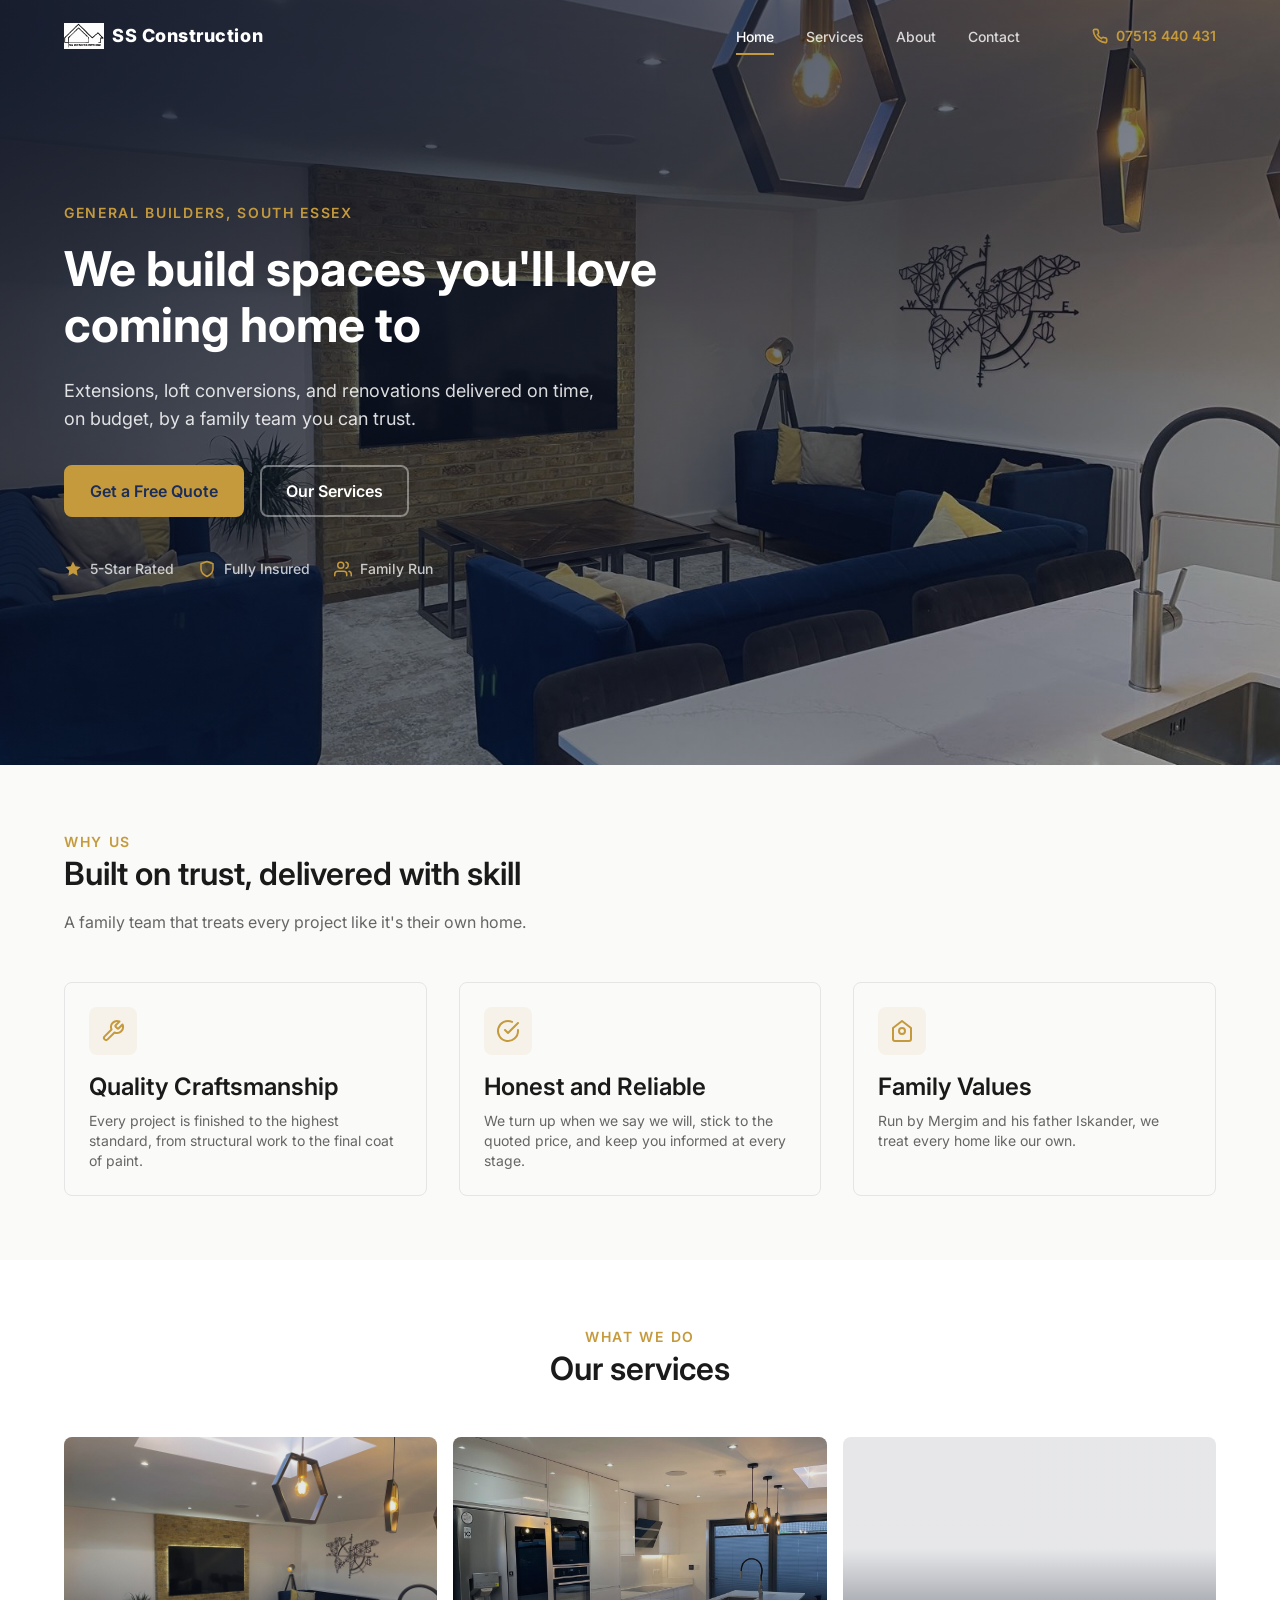
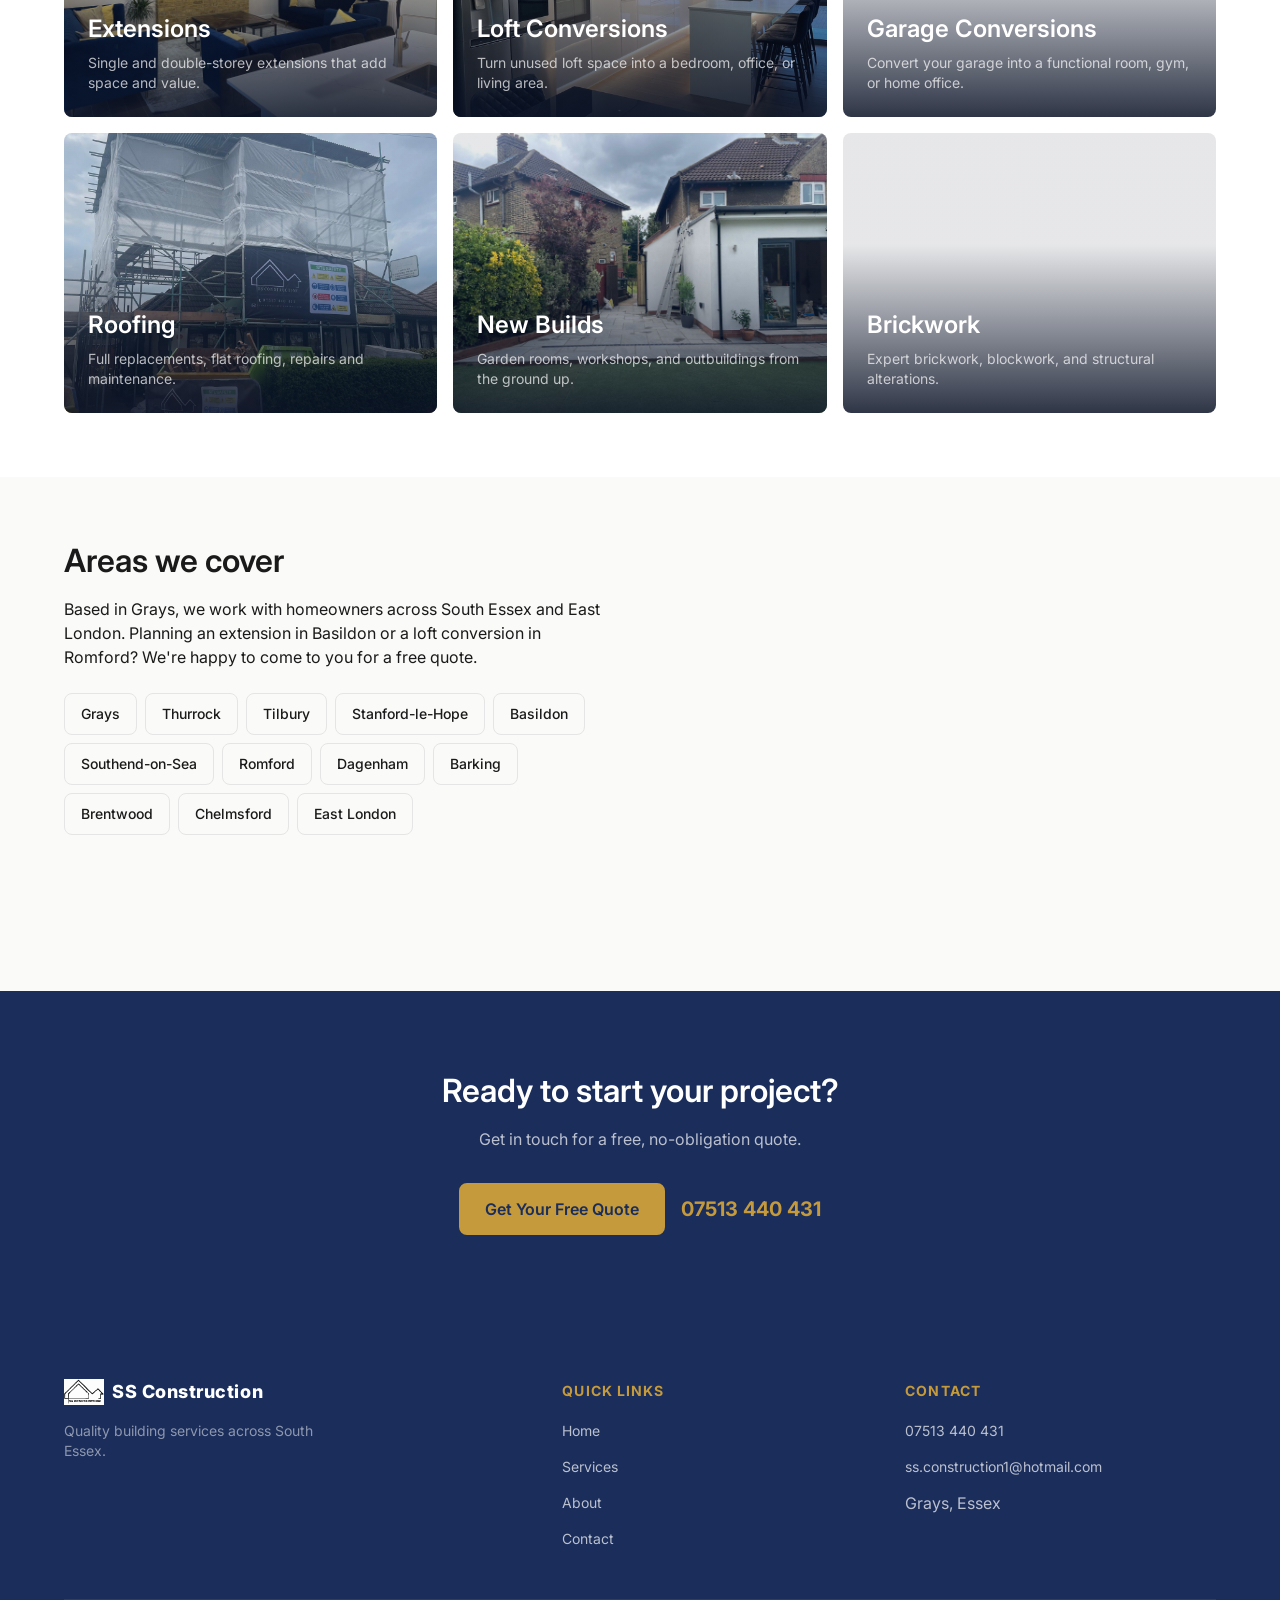
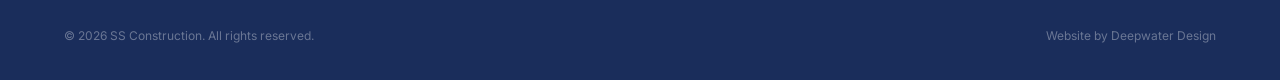
==== index.html @ 8ff21f2f "Fix nav: duplicate phone, hover underlines, smooth transparent-to-solid transition - Phone number no" ====
<!DOCTYPE html>
<html lang="en-GB">
<head>
  <meta charset="UTF-8">
  <meta name="viewport" content="width=device-width, initial-scale=1">
  <title>SS Construction | Quality Extensions and Renovations in South Essex</title>
  <meta name="description" content="SS Construction — family-run builders in Grays, Essex. Extensions, loft conversions, garage conversions, roofing and new builds. 5-star rated. Free quotes.">
  <meta name="robots" content="index, follow">
  <link rel="canonical" href="https://ssc1.co.uk/">
  <link rel="sitemap" type="application/xml" href="/sitemap.xml">

  <!-- Open Graph -->
  <meta property="og:title" content="SS Construction | Quality Extensions and Renovations in South Essex">
  <meta property="og:description" content="Family-run builders in Grays, Essex. Extensions, loft conversions, garage conversions, roofing and new builds. Free quotes available.">
  <meta property="og:type" content="website">
  <meta property="og:url" content="https://ssc1.co.uk/">
  <meta property="og:image" content="https://ssc1.co.uk/images/hero-bg.jpg">
  <meta property="og:locale" content="en_GB">
  <meta property="og:site_name" content="SS Construction">

  <!-- Fonts -->
  <link rel="preconnect" href="https://fonts.googleapis.com">
  <link rel="preconnect" href="https://fonts.gstatic.com" crossorigin>
  <link rel="stylesheet" href="https://fonts.googleapis.com/css2?family=Inter:wght@400;500;600;700;800&display=swap" media="print" onload="this.media='all'">
  <noscript><link rel="stylesheet" href="https://fonts.googleapis.com/css2?family=Inter:wght@400;500;600;700;800&display=swap"></noscript>

  <!-- Styles -->
  <link rel="stylesheet" href="css/main.css">

  <!-- GA4: Replace G-XXXXXXXXXX with actual measurement ID -->
  <!-- <script async src="https://www.googletagmanager.com/gtag/js?id=G-XXXXXXXXXX"></script>
  <script>
    window.dataLayer = window.dataLayer || [];
    function gtag(){dataLayer.push(arguments);}
    gtag('js', new Date());
    gtag('config', 'G-XXXXXXXXXX');
  </script> -->

  <!-- Schema.org -->
  <script type="application/ld+json">
  {
    "@context": "https://schema.org",
    "@type": "GeneralContractor",
    "name": "SS Construction",
    "url": "https://ssc1.co.uk",
    "telephone": "+447513440431",
    "email": "ss.construction1@hotmail.com",
    "address": {
      "@type": "PostalAddress",
      "addressLocality": "Grays",
      "addressRegion": "Essex",
      "addressCountry": "GB"
    },
    "areaServed": ["Grays","Thurrock","Tilbury","Stanford-le-Hope","Basildon","Southend-on-Sea","Romford","Dagenham","Barking","Brentwood","Chelmsford","East London"],
    "description": "Family-run general builders in Grays, Essex. Extensions, loft conversions, garage conversions, roofing, new builds and brickwork across South Essex.",
    "aggregateRating": {
      "@type": "AggregateRating",
      "ratingValue": "5",
      "reviewCount": "16",
      "bestRating": "5"
    },
    "sameAs": [
      "https://www.checkatrade.com/trades/ssconstruction1114768",
      "https://www.mybuilder.com/profile/ss_construction_92"
    ]
  }
  </script>
</head>
<body>

  <a href="#main-content" class="skip-link">Skip to main content</a>

  <!-- Header -->
  <header class="header header--transparent">
    <div class="container">
      <div class="header__bar">
        <a href="index.html" class="logo" aria-label="SS Construction home">
          <img src="images/logo.svg" class="logo__icon" width="40" height="40" aria-hidden="true">
          <span class="logo__text">SS Construction</span>
        </a>

        <nav class="nav" aria-label="Main navigation">
          <ul class="nav__links" id="primary-nav" role="list">
            <li><a href="index.html" class="nav__link" aria-current="page">Home</a></li>
            <li><a href="services.html" class="nav__link">Services</a></li>
            <li><a href="about.html" class="nav__link">About</a></li>
            <li><a href="contact.html" class="nav__link">Contact</a></li>
            <li>
              <a href="tel:07513440431" class="nav__phone--mobile" aria-label="Call SS Construction">
                <svg aria-hidden="true" width="16" height="16" viewBox="0 0 24 24" fill="none" stroke="currentColor" stroke-width="2.5" stroke-linecap="round" stroke-linejoin="round"><path d="M22 16.92v3a2 2 0 01-2.18 2 19.79 19.79 0 01-8.63-3.07A19.5 19.5 0 015.19 12.86a19.79 19.79 0 01-3.07-8.67A2 2 0 014.11 2h3a2 2 0 012 1.72c.127.96.361 1.903.7 2.81a2 2 0 01-.45 2.11L8.09 9.91a16 16 0 006 6l1.27-1.27a2 2 0 012.11-.45c.907.339 1.85.573 2.81.7A2 2 0 0122 16.92z"/></svg>
                07513 440 431
              </a>
            </li>
          </ul>

          <a href="tel:07513440431" class="nav__phone" aria-label="Call us on 07513 440 431">
            <svg aria-hidden="true" width="16" height="16" viewBox="0 0 24 24" fill="none" stroke="currentColor" stroke-width="2.5" stroke-linecap="round" stroke-linejoin="round"><path d="M22 16.92v3a2 2 0 01-2.18 2 19.79 19.79 0 01-8.63-3.07A19.5 19.5 0 015.19 12.86a19.79 19.79 0 01-3.07-8.67A2 2 0 014.11 2h3a2 2 0 012 1.72c.127.96.361 1.903.7 2.81a2 2 0 01-.45 2.11L8.09 9.91a16 16 0 006 6l1.27-1.27a2 2 0 012.11-.45c.907.339 1.85.573 2.81.7A2 2 0 0122 16.92z"/></svg>
            07513 440 431
          </a>

          <button class="nav__toggle" aria-expanded="false" aria-controls="primary-nav" aria-label="Open menu">
            <svg aria-hidden="true" width="24" height="24" viewBox="0 0 24 24">
              <rect y="4" width="24" height="2" fill="currentColor" rx="1"/>
              <rect y="11" width="24" height="2" fill="currentColor" rx="1"/>
              <rect y="18" width="24" height="2" fill="currentColor" rx="1"/>
            </svg>
          </button>
        </nav>

        <div class="nav__overlay" aria-hidden="true"></div>
      </div>
    </div>
  </header>

  <main id="main-content">

    <!-- Hero -->
    <section class="hero" style="background-image: url('images/hero-bg.jpg');" aria-labelledby="hero-heading">
      <div class="container">
        <div class="hero__inner">
          <span class="hero__tag">General Builders, South Essex</span>
          <h1 id="hero-heading">We build spaces you'll love coming home to</h1>
          <p class="hero__sub">Extensions, loft conversions, and renovations delivered on time, on budget, by a family team you can trust.</p>
          <div class="hero__cta">
            <a href="contact.html" class="btn btn--primary">Get a Free Quote</a>
            <a href="services.html" class="btn btn--outline">Our Services</a>
          </div>
          <ul class="hero__proof" role="list">
            <li>
              <svg aria-hidden="true" width="18" height="18" viewBox="0 0 24 24" fill="currentColor"><path d="M12 2l3.09 6.26L22 9.27l-5 4.87 1.18 6.88L12 17.77l-6.18 3.25L7 14.14 2 9.27l6.91-1.01L12 2z"/></svg>
              5-Star Rated
            </li>
            <li>
              <svg aria-hidden="true" width="18" height="18" viewBox="0 0 24 24" fill="none" stroke="currentColor" stroke-width="2" stroke-linecap="round" stroke-linejoin="round"><path d="M12 22s8-4 8-10V5l-8-3-8 3v7c0 6 8 10 8 10z"/></svg>
              Fully Insured
            </li>
            <li>
              <svg aria-hidden="true" width="18" height="18" viewBox="0 0 24 24" fill="none" stroke="currentColor" stroke-width="2" stroke-linecap="round" stroke-linejoin="round"><path d="M17 21v-2a4 4 0 00-4-4H5a4 4 0 00-4 4v2"/><circle cx="9" cy="7" r="4"/><path d="M23 21v-2a4 4 0 00-3-3.87"/><path d="M16 3.13a4 4 0 010 7.75"/></svg>
              Family Run
            </li>
          </ul>
        </div>
      </div>
    </section>

    <!-- Why Choose Us -->
    <section class="section section--warm" aria-labelledby="why-heading">
      <div class="container">
        <span class="section__eyebrow">Why us</span>
        <h2 class="section__title" id="why-heading">Built on trust, delivered with skill</h2>
        <p class="section__intro">A family team that treats every project like it's their own home.</p>
        <div class="features" data-reveal>
          <div class="feature">
            <div class="feature__icon">
              <svg aria-hidden="true" viewBox="0 0 24 24" fill="none" stroke="currentColor" stroke-width="2" stroke-linecap="round" stroke-linejoin="round"><path d="M14.7 6.3a1 1 0 000 1.4l1.6 1.6a1 1 0 001.4 0l3.77-3.77a6 6 0 01-7.94 7.94l-6.91 6.91a2.12 2.12 0 01-3-3l6.91-6.91a6 6 0 017.94-7.94l-3.76 3.76z"/></svg>
            </div>
            <h3>Quality Craftsmanship</h3>
            <p>Every project is finished to the highest standard, from structural work to the final coat of paint.</p>
          </div>
          <div class="feature">
            <div class="feature__icon">
              <svg aria-hidden="true" viewBox="0 0 24 24" fill="none" stroke="currentColor" stroke-width="2" stroke-linecap="round" stroke-linejoin="round"><path d="M22 11.08V12a10 10 0 11-5.93-9.14"/><polyline points="22 4 12 14.01 9 11.01"/></svg>
            </div>
            <h3>Honest and Reliable</h3>
            <p>We turn up when we say we will, stick to the quoted price, and keep you informed at every stage.</p>
          </div>
          <div class="feature">
            <div class="feature__icon">
              <svg aria-hidden="true" viewBox="0 0 24 24" fill="none" stroke="currentColor" stroke-width="2" stroke-linecap="round" stroke-linejoin="round"><path d="M3 9l9-7 9 7v11a2 2 0 01-2 2H5a2 2 0 01-2-2z"/><path d="M12 15a3 3 0 100-6 3 3 0 000 6z"/></svg>
            </div>
            <h3>Family Values</h3>
            <p>Run by Mergim and his father Iskander, we treat every home like our own.</p>
          </div>
        </div>
      </div>
    </section>

    <!-- Services -->
    <section class="section" aria-labelledby="services-heading">
      <div class="container">
        <div class="section__head--center">
          <span class="section__eyebrow">What we do</span>
          <h2 class="section__title" id="services-heading">Our services</h2>
        </div>
        <div class="services-grid" data-reveal>
          <a href="services.html" class="service-tile">
            <img src="images/hero-bg.jpg" alt="Rear house extension with scaffolding" width="600" height="450" loading="lazy" decoding="async">
            <div class="service-tile__overlay">
              <h3>Extensions</h3>
              <p>Single and double-storey extensions that add space and value.</p>
            </div>
          </a>
          <a href="services.html" class="service-tile">
            <img src="images/kitchen-extension.jpg" alt="Modern kitchen extension interior" width="600" height="450" loading="lazy" decoding="async">
            <div class="service-tile__overlay">
              <h3>Loft Conversions</h3>
              <p>Turn unused loft space into a bedroom, office, or living area.</p>
            </div>
          </a>
          <a href="services.html" class="service-tile">
            <img src="images/living-space.jpg" alt="Converted garage living space" width="600" height="450" loading="lazy" decoding="async">
            <div class="service-tile__overlay">
              <h3>Garage Conversions</h3>
              <p>Convert your garage into a functional room, gym, or home office.</p>
            </div>
          </a>
          <a href="services.html" class="service-tile">
            <img src="images/extension-scaffolding.jpg" alt="Roofing work with scaffolding" width="600" height="450" loading="lazy" decoding="async">
            <div class="service-tile__overlay">
              <h3>Roofing</h3>
              <p>Full replacements, flat roofing, repairs and maintenance.</p>
            </div>
          </a>
          <a href="services.html" class="service-tile">
            <img src="images/rear-extension.jpg" alt="New build outbuilding project" width="600" height="450" loading="lazy" decoding="async">
            <div class="service-tile__overlay">
              <h3>New Builds</h3>
              <p>Garden rooms, workshops, and outbuildings from the ground up.</p>
            </div>
          </a>
          <a href="services.html" class="service-tile">
            <img src="images/porch-extension.jpg" alt="Brickwork on a porch extension" width="600" height="450" loading="lazy" decoding="async">
            <div class="service-tile__overlay">
              <h3>Brickwork</h3>
              <p>Expert brickwork, blockwork, and structural alterations.</p>
            </div>
          </a>
        </div>
      </div>
    </section>

    <!-- Areas We Cover -->
    <section class="section section--warm" aria-labelledby="areas-heading">
      <div class="container">
        <div class="areas-layout">
          <div>
            <h2 class="section__title" id="areas-heading">Areas we cover</h2>
            <p>Based in Grays, we work with homeowners across South Essex and East London. Planning an extension in Basildon or a loft conversion in Romford? We're happy to come to you for a free quote.</p>
            <div class="area-tags">
              <span class="area-tag">Grays</span>
              <span class="area-tag">Thurrock</span>
              <span class="area-tag">Tilbury</span>
              <span class="area-tag">Stanford-le-Hope</span>
              <span class="area-tag">Basildon</span>
              <span class="area-tag">Southend-on-Sea</span>
              <span class="area-tag">Romford</span>
              <span class="area-tag">Dagenham</span>
              <span class="area-tag">Barking</span>
              <span class="area-tag">Brentwood</span>
              <span class="area-tag">Chelmsford</span>
              <span class="area-tag">East London</span>
            </div>
          </div>
          <div class="areas-map">
            <iframe
              src="https://www.google.com/maps/embed?pb=!1m18!1m12!1m3!1d79415.67840383942!2d0.2748!3d51.4756!2m3!1f0!2f0!3f0!3m2!1i1024!2i768!4f13.1!3m3!1m2!1s0x47d8b00f50e97b45%3A0x76f2b6d36e230012!2sGrays%2C%20UK!5e0!3m2!1sen!2sgb!4v1710000000000"
              width="600"
              height="400"
              style="border:0;"
              allowfullscreen=""
              loading="lazy"
              referrerpolicy="no-referrer-when-downgrade"
              title="Map showing SS Construction service area around Grays, Essex"
            ></iframe>
          </div>
        </div>
      </div>
    </section>

    <!-- CTA -->
    <section class="cta" aria-labelledby="cta-heading">
      <div class="container">
        <h2 id="cta-heading">Ready to start your project?</h2>
        <p>Get in touch for a free, no-obligation quote.</p>
        <div class="cta__actions">
          <a href="contact.html" class="btn btn--primary">Get Your Free Quote</a>
          <a href="tel:07513440431" class="cta__phone">07513 440 431</a>
        </div>
      </div>
    </section>

  </main>

  <!-- Footer -->
  <footer class="footer">
    <div class="container">
      <div class="footer__grid">
        <div>
          <a href="index.html" class="logo" aria-label="SS Construction home">
            <img src="images/logo.svg" class="logo__icon" width="40" height="40" aria-hidden="true">
            <span class="logo__text">SS Construction</span>
          </a>
          <p class="footer__about">Quality building services across South Essex.</p>
        </div>

        <div>
          <p class="footer__heading">Quick Links</p>
          <nav class="footer__nav" aria-label="Footer navigation">
            <a href="index.html">Home</a>
            <a href="services.html">Services</a>
            <a href="about.html">About</a>
            <a href="contact.html">Contact</a>
          </nav>
        </div>

        <div>
          <p class="footer__heading">Contact</p>
          <address>
            <a href="tel:07513440431">07513 440 431</a>
            <a href="mailto:ss.construction1@hotmail.com">ss.construction1@hotmail.com</a>
            <span>Grays, Essex</span>
          </address>
        </div>
      </div>

      <div class="footer__line">
        <p>&copy; <time datetime="2026">2026</time> SS Construction. All rights reserved.</p>
        <p>Website by <a href="https://deepwaterdesign.co.uk" target="_blank" rel="noopener noreferrer">Deepwater Design</a></p>
      </div>
    </div>
  </footer>

  <script type="module" src="js/nav.js"></script>
  <script type="module" src="js/reveal.js"></script>
  <script type="module" src="js/tracking.js"></script>

</body>
</html>
---- css/main.css ----
@layer reset, base, layout, components, utilities;

/* ============================================
   SS Construction — ssc1.co.uk
   UX4G design system — 8px grid, 12-col layout
   ============================================ */

/* ---------- RESET ---------- */
@layer reset {
  *, *::before, *::after { box-sizing: border-box; }
  * { margin: 0; padding: 0; }
  img, picture, video, svg { display: block; max-width: 100%; }
  input, button, textarea, select { font: inherit; }
  button { cursor: pointer; }
  ul[role="list"], .clean-list { list-style: none; padding: 0; }
}

/* ---------- BASE ---------- */
@layer base {
  :root {
    /* Brand */
    --brand: #1a2d5b;
    --accent: #c49a3c;
    --accent-hover: #b08832;

    /* Neutral palette */
    --white: #ffffff;
    --bg: #ffffff;
    --bg-warm: #fafaf8;
    --text: #1a1a1a;
    --text-muted: #666666;
    --border: #e5e5e5;
    --text-on-dark: #f0f0f0;

    /* Functional */
    --success: #15803d;
    --error: #b91c1c;
    --focus: #c49a3c;
    --overlay: rgba(14, 22, 40, 0.7);

    /* Spacing — strict 8px scale */
    --s8: 8px;    --s16: 16px;   --s24: 24px;
    --s32: 32px;  --s40: 40px;   --s48: 48px;
    --s64: 64px;  --s80: 80px;

    /* Layout */
    --container: 1200px;
    --gutter: 24px;
    --radius: 8px;

    /* Typography */
    --font: 'Inter', system-ui, -apple-system, sans-serif;
    --h1: 48px;  --h1-lh: 56px;
    --h2: 32px;  --h2-lh: 40px;
    --h3: 24px;  --h3-lh: 32px;
    --body: 16px; --body-lh: 24px;
    --small: 14px; --small-lh: 20px;
  }

  html { scroll-behavior: smooth; }

  body {
    font-family: var(--font);
    font-size: var(--body);
    line-height: var(--body-lh);
    color: var(--text);
    background: var(--bg);
    -webkit-font-smoothing: antialiased;
  }

  h1 { font-size: var(--h1); line-height: var(--h1-lh); font-weight: 700; }
  h2 { font-size: var(--h2); line-height: var(--h2-lh); font-weight: 600; }
  h3 { font-size: var(--h3); line-height: var(--h3-lh); font-weight: 600; }

  @media (max-width: 768px) {
    :root {
      --h1: 32px; --h1-lh: 40px;
      --h2: 24px; --h2-lh: 32px;
      --h3: 20px; --h3-lh: 28px;
    }
  }

  a { color: var(--accent); text-decoration: none; }
  a:hover { color: var(--accent-hover); }

  ::selection { background: var(--accent); color: var(--white); }

  :focus-visible {
    outline: 2px solid var(--focus);
    outline-offset: 2px;
  }
}

/* ---------- LAYOUT ---------- */
@layer layout {
  .container {
    width: 100%;
    max-width: var(--container);
    margin: 0 auto;
    padding: 0 var(--gutter);
  }

  .section {
    padding: var(--s64) 0;
  }

  .section--warm { background: var(--bg-warm); }
  .section--dark { background: var(--brand); color: var(--text-on-dark); }

  @media (max-width: 768px) {
    .section { padding: var(--s32) 0; }
  }

  .prose { max-width: 700px; }
  .prose p + p { margin-top: var(--s16); }
}

/* ---------- COMPONENTS ---------- */
@layer components {

  /* --- Skip link --- */
  .skip-link {
    position: absolute;
    top: -100%;
    left: var(--s24);
    background: var(--accent);
    color: var(--text);
    padding: var(--s8) var(--s16);
    border-radius: var(--radius);
    font-weight: 600;
    z-index: 1000;
  }
  .skip-link:focus { top: var(--s16); }

  /* --- Header --- */
  .header {
    position: fixed;
    top: 0;
    left: 0;
    right: 0;
    z-index: 100;
    background: var(--brand);
    transition: background 0.4s ease, box-shadow 0.4s ease;
  }

  .header.is-scrolled {
    box-shadow: 0 1px 8px rgba(0,0,0,0.12);
  }

  .header--transparent { background: transparent; }
  .header--transparent.is-scrolled { background: var(--brand); }

  .header__bar {
    display: flex;
    align-items: center;
    justify-content: space-between;
    height: 72px;
  }

  .logo {
    display: flex;
    align-items: center;
    gap: var(--s8);
    text-decoration: none;
    flex-shrink: 0;
  }

  .logo__icon { width: 40px; height: auto; }

  .logo__text {
    font-size: 18px;
    font-weight: 800;
    letter-spacing: 0.03em;
    color: var(--white);
  }

  .nav {
    display: flex;
    align-items: center;
    gap: var(--s24);
  }

  .nav__links {
    display: flex;
    align-items: center;
    gap: var(--s32);
    list-style: none;
    padding: 0;
    margin: 0;
  }

  .nav__link {
    color: rgba(255,255,255,0.8);
    font-size: var(--small);
    font-weight: 500;
    text-decoration: none;
    padding: var(--s8) 0;
    border-bottom: 2px solid transparent;
    transition: color 0.2s, border-color 0.2s;
  }

  .nav__link:hover {
    color: var(--white);
    border-bottom-color: rgba(255,255,255,0.4);
  }

  .nav__link[aria-current="page"] {
    color: var(--white);
    border-bottom-color: var(--accent);
  }

  /* Desktop phone — only the standalone one, never the one inside the menu */
  .nav__phone {
    color: var(--accent);
    font-weight: 600;
    font-size: var(--small);
    text-decoration: none;
    display: none;
    align-items: center;
    gap: var(--s8);
    white-space: nowrap;
    margin-left: var(--s16);
  }

  @media (min-width: 769px) {
    .nav__phone:not(.nav__phone--mobile) { display: flex; }
  }

  /* Mobile phone inside menu — hidden on desktop, shown in slide-out */
  .nav__phone--mobile { display: none !important; }

  .nav__phone svg { width: 16px; height: 16px; }

  .nav__toggle {
    display: none;
    background: none;
    border: none;
    color: var(--white);
    padding: var(--s8);
  }

  .nav__toggle svg { width: 24px; height: 24px; }

  @media (max-width: 768px) {
    .nav__links {
      position: fixed;
      top: 0;
      right: 0;
      bottom: 0;
      width: min(80vw, 320px);
      flex-direction: column;
      align-items: flex-start;
      background: var(--brand);
      padding: var(--s80) var(--s32) var(--s32);
      gap: var(--s8);
      transform: translateX(100%);
      transition: transform 0.3s ease;
      box-shadow: -4px 0 24px rgba(0,0,0,0.2);
      z-index: 99;
    }

    .nav__links.is-open { transform: translateX(0); }

    .nav__link {
      font-size: var(--body);
      padding: var(--s8) 0;
      width: 100%;
    }

    .nav__toggle { display: block; }

    .nav__links .nav__phone--mobile {
      display: flex !important;
      align-items: center;
      gap: var(--s8);
      color: var(--accent);
      font-weight: 600;
      margin-top: auto;
      font-size: var(--body);
      text-decoration: none;
      border: none;
    }

    .nav__links .nav__phone--mobile svg { width: 20px; height: 20px; }
  }

  .nav__overlay {
    position: fixed;
    inset: 0;
    background: rgba(0,0,0,0.4);
    z-index: 98;
    opacity: 0;
    visibility: hidden;
    transition: opacity 0.3s, visibility 0.3s;
  }

  .nav__overlay.is-visible { opacity: 1; visibility: visible; }

  /* --- Buttons --- */
  .btn {
    display: inline-flex;
    align-items: center;
    justify-content: center;
    gap: var(--s8);
    padding: 12px 24px;
    font-size: var(--body);
    font-weight: 600;
    border: 2px solid transparent;
    border-radius: var(--radius);
    text-decoration: none;
    cursor: pointer;
    transition: background 0.2s, color 0.2s, border-color 0.2s;
  }

  .btn:active { transform: scale(0.98); }

  .btn--primary {
    background: var(--accent);
    color: var(--brand);
    border-color: var(--accent);
  }

  .btn--primary:hover {
    background: var(--accent-hover);
    border-color: var(--accent-hover);
    color: var(--brand);
  }

  .btn--outline {
    background: transparent;
    color: var(--white);
    border-color: rgba(255,255,255,0.4);
  }

  .btn--outline:hover {
    background: var(--white);
    color: var(--brand);
    border-color: var(--white);
  }

  .btn--dark {
    background: var(--brand);
    color: var(--white);
    border-color: var(--brand);
  }

  .btn--dark:hover {
    background: transparent;
    color: var(--brand);
  }

  .btn--full { width: 100%; }

  /* --- Hero --- */
  .hero {
    position: relative;
    min-height: 85vh;
    display: flex;
    align-items: center;
    background-size: cover;
    background-position: center;
    overflow: hidden;
  }

  .hero::before {
    content: '';
    position: absolute;
    inset: 0;
    background: linear-gradient(
      135deg,
      rgba(10, 18, 38, 0.88) 0%,
      rgba(10, 18, 38, 0.55) 60%,
      rgba(10, 18, 38, 0.3) 100%
    );
  }

  .hero__inner {
    position: relative;
    z-index: 1;
    max-width: 640px;
    padding: var(--s80) 0 var(--s64);
  }

  .hero__tag {
    display: inline-block;
    font-size: var(--small);
    font-weight: 600;
    letter-spacing: 0.12em;
    text-transform: uppercase;
    color: var(--accent);
    margin-bottom: var(--s16);
  }

  .hero h1 { color: var(--white); margin-bottom: var(--s24); }

  .hero__sub {
    color: rgba(255,255,255,0.85);
    font-size: 18px;
    line-height: 28px;
    margin-bottom: var(--s32);
    max-width: 540px;
  }

  .hero__cta { display: flex; flex-wrap: wrap; gap: var(--s16); margin-bottom: var(--s40); }

  .hero__proof {
    display: flex;
    flex-wrap: wrap;
    gap: var(--s24);
    list-style: none;
    padding: 0;
  }

  .hero__proof li {
    display: flex;
    align-items: center;
    gap: var(--s8);
    color: rgba(255,255,255,0.75);
    font-size: var(--small);
    font-weight: 500;
  }

  .hero__proof svg { color: var(--accent); flex-shrink: 0; }

  /* --- Page hero (inner pages) --- */
  .hero--page {
    min-height: auto;
    padding: 140px 0 var(--s64);
    text-align: center;
  }

  .hero--page .hero__inner {
    max-width: 700px;
    margin: 0 auto;
    padding: 0;
  }

  .hero--page .hero__sub { margin: 0 auto; }

  @media (max-width: 768px) {
    .hero { min-height: 70vh; }
    .hero--page { padding: 120px 0 var(--s32); }
  }

  /* --- Section headers --- */
  .section__eyebrow {
    font-size: var(--small);
    font-weight: 600;
    letter-spacing: 0.12em;
    text-transform: uppercase;
    color: var(--accent);
    margin-bottom: var(--s8);
  }

  .section__title { margin-bottom: var(--s16); }

  .section__intro {
    color: var(--text-muted);
    max-width: 600px;
    margin-bottom: var(--s48);
  }

  .section--dark .section__intro { color: rgba(255,255,255,0.7); }

  .section__head--center {
    text-align: center;
    max-width: 600px;
    margin: 0 auto var(--s48);
  }

  .section__head--center .section__intro { margin-inline: auto; }

  /* --- Feature list (replaces card grid for 'Why Us') --- */
  .features {
    display: grid;
    grid-template-columns: 1fr;
    gap: var(--s32);
  }

  @media (min-width: 769px) {
    .features { grid-template-columns: repeat(3, 1fr); }
  }

  .feature {
    padding: var(--s24);
    border: 1px solid var(--border);
    border-radius: var(--radius);
    transition: border-color 0.2s;
  }

  .feature:hover { border-color: var(--accent); }

  .feature__icon {
    width: 48px;
    height: 48px;
    display: flex;
    align-items: center;
    justify-content: center;
    background: rgba(196, 154, 60, 0.08);
    border-radius: var(--radius);
    margin-bottom: var(--s16);
    color: var(--accent);
  }

  .feature__icon svg { width: 24px; height: 24px; }
  .feature h3 { margin-bottom: var(--s8); }
  .feature p { color: var(--text-muted); font-size: var(--small); line-height: var(--small-lh); }

  /* --- Services grid (homepage) --- */
  .services-grid {
    display: grid;
    grid-template-columns: 1fr;
    gap: var(--s16);
  }

  @media (min-width: 769px) {
    .services-grid { grid-template-columns: repeat(3, 1fr); }
  }

  .service-tile {
    position: relative;
    display: block;
    border-radius: var(--radius);
    overflow: hidden;
    aspect-ratio: 4 / 3;
    text-decoration: none;
    color: var(--white);
  }

  .service-tile img {
    width: 100%;
    height: 100%;
    object-fit: cover;
    transition: transform 0.4s ease;
  }

  .service-tile:hover img { transform: scale(1.04); }

  .service-tile__overlay {
    position: absolute;
    inset: 0;
    background: linear-gradient(to top, rgba(10,18,38,0.85) 0%, rgba(10,18,38,0.1) 60%);
    display: flex;
    flex-direction: column;
    justify-content: flex-end;
    padding: var(--s24);
  }

  .service-tile__overlay h3 {
    color: var(--white);
    margin-bottom: var(--s8);
  }

  .service-tile__overlay p {
    color: rgba(255,255,255,0.7);
    font-size: var(--small);
    line-height: var(--small-lh);
  }

  /* --- Service detail (services page) --- */
  .service-block {
    display: grid;
    grid-template-columns: 1fr;
    gap: var(--s32);
    align-items: center;
  }

  @media (min-width: 769px) {
    .service-block { grid-template-columns: 1fr 1fr; gap: var(--s48); }
    .service-block--flip .service-block__img { order: -1; }
  }

  .service-block__img {
    border-radius: var(--radius);
    overflow: hidden;
    aspect-ratio: 4 / 3;
  }

  .service-block__img img {
    width: 100%;
    height: 100%;
    object-fit: cover;
  }

  .service-block__body h2 { margin-bottom: var(--s16); }

  .service-block__body p {
    color: var(--text-muted);
    margin-bottom: var(--s16);
  }

  .service-block__body ul {
    color: var(--text-muted);
    margin-bottom: var(--s24);
    padding-left: var(--s24);
  }

  .service-block__body li { margin-bottom: var(--s8); }
  .service-block__body li:last-child { margin-bottom: 0; }

  /* --- About layout --- */
  .about-split {
    display: grid;
    grid-template-columns: 1fr;
    gap: var(--s32);
    align-items: center;
  }

  @media (min-width: 769px) {
    .about-split { grid-template-columns: 1.1fr 0.9fr; gap: var(--s48); }
  }

  .about-split__img {
    border-radius: var(--radius);
    overflow: hidden;
  }

  .about-split__img img {
    width: 100%;
    height: auto;
    display: block;
  }

  /* --- Areas --- */
  .areas-layout {
    display: grid;
    grid-template-columns: 1fr;
    gap: var(--s32);
  }

  @media (min-width: 769px) {
    .areas-layout { grid-template-columns: 1fr 1fr; gap: var(--s48); }
  }

  .area-tags {
    display: flex;
    flex-wrap: wrap;
    gap: var(--s8);
    margin-top: var(--s24);
  }

  .area-tag {
    background: var(--bg-warm);
    border: 1px solid var(--border);
    border-radius: var(--radius);
    padding: var(--s8) var(--s16);
    font-size: var(--small);
    color: var(--text);
    font-weight: 500;
  }

  .areas-map {
    border-radius: var(--radius);
    overflow: hidden;
    min-height: 380px;
  }

  .areas-map iframe {
    width: 100%;
    height: 100%;
    min-height: 380px;
    border: 0;
  }

  /* --- CTA section --- */
  .cta {
    text-align: center;
    padding: var(--s80) 0;
    background: var(--brand);
  }

  .cta h2 { color: var(--white); margin-bottom: var(--s16); }

  .cta p {
    color: rgba(255,255,255,0.7);
    max-width: 500px;
    margin: 0 auto var(--s32);
  }

  .cta__actions {
    display: flex;
    flex-wrap: wrap;
    justify-content: center;
    align-items: center;
    gap: var(--s16);
  }

  .cta__phone {
    color: var(--accent);
    font-weight: 700;
    font-size: 20px;
    text-decoration: none;
  }

  .cta__phone:hover { color: var(--white); }

  @media (max-width: 768px) {
    .cta { padding: var(--s48) 0; }
  }

  /* --- Contact form --- */
  .contact-layout {
    display: grid;
    grid-template-columns: 1fr;
    gap: var(--s48);
  }

  @media (min-width: 769px) {
    .contact-layout { grid-template-columns: 1.2fr 0.8fr; }
  }

  .contact-form {
    display: flex;
    flex-direction: column;
    gap: var(--s24);
  }

  .field { display: flex; flex-direction: column; gap: var(--s8); }

  .field label {
    font-weight: 600;
    font-size: var(--small);
    color: var(--text);
  }

  .field input,
  .field select,
  .field textarea {
    padding: 12px var(--s16);
    border: 1px solid var(--border);
    border-radius: var(--radius);
    font-size: var(--body);
    color: var(--text);
    background: var(--white);
    transition: border-color 0.2s;
  }

  .field input:focus,
  .field select:focus,
  .field textarea:focus {
    border-color: var(--accent);
    outline: 2px solid var(--focus);
    outline-offset: 1px;
  }

  .field input[aria-invalid="true"],
  .field select[aria-invalid="true"],
  .field textarea[aria-invalid="true"] {
    border-color: var(--error);
  }

  .field__error {
    font-size: 12px;
    color: var(--error);
    min-height: 16px;
  }

  .form-success {
    background: rgba(21, 128, 61, 0.06);
    border: 1px solid var(--success);
    border-radius: var(--radius);
    padding: var(--s32);
    text-align: center;
  }

  .form-success p { color: var(--success); font-weight: 600; }

  /* --- Contact info --- */
  .contact-info { display: flex; flex-direction: column; gap: var(--s24); }
  .contact-info h2 { margin-bottom: var(--s8); }
  .contact-info address { font-style: normal; display: flex; flex-direction: column; gap: var(--s16); }

  .contact-link {
    display: flex;
    align-items: center;
    gap: 12px;
    color: var(--text);
    text-decoration: none;
    font-size: var(--body);
    transition: color 0.2s;
  }

  a.contact-link:hover { color: var(--accent); }

  .contact-link svg {
    width: 20px;
    height: 20px;
    color: var(--accent);
    flex-shrink: 0;
  }

  .contact-note {
    background: var(--bg-warm);
    padding: var(--s24);
    border-radius: var(--radius);
    border-left: 3px solid var(--accent);
  }

  .contact-note p { color: var(--text-muted); font-size: var(--small); }

  .contact-map {
    border-radius: var(--radius);
    overflow: hidden;
    min-height: 220px;
  }

  .contact-map iframe { width: 100%; height: 100%; min-height: 220px; border: 0; }

  /* --- Footer --- */
  .footer {
    background: var(--brand);
    color: rgba(255,255,255,0.7);
    padding: var(--s64) 0 var(--s32);
  }

  .footer__grid {
    display: grid;
    grid-template-columns: 1fr;
    gap: var(--s32);
    margin-bottom: var(--s48);
  }

  @media (min-width: 769px) {
    .footer__grid { grid-template-columns: 1.5fr 1fr 1fr; }
  }

  .footer .logo__text { color: var(--white); }

  .footer__about {
    font-size: var(--small);
    line-height: var(--small-lh);
    margin-top: var(--s16);
    max-width: 280px;
    color: rgba(255,255,255,0.5);
  }

  .footer__heading {
    font-size: var(--small);
    font-weight: 700;
    letter-spacing: 0.08em;
    text-transform: uppercase;
    color: var(--accent);
    margin-bottom: var(--s16);
  }

  .footer__nav { display: flex; flex-direction: column; gap: 12px; }

  .footer__nav a {
    color: rgba(255,255,255,0.7);
    font-size: var(--small);
    text-decoration: none;
    transition: color 0.2s;
  }

  .footer__nav a:hover { color: var(--white); }

  .footer address {
    font-style: normal;
    display: flex;
    flex-direction: column;
    gap: 12px;
  }

  .footer address a {
    color: rgba(255,255,255,0.7);
    font-size: var(--small);
    text-decoration: none;
  }

  .footer address a:hover { color: var(--accent); }

  .footer__line {
    border-top: 1px solid rgba(255,255,255,0.08);
    padding-top: var(--s24);
    display: flex;
    flex-wrap: wrap;
    justify-content: space-between;
    gap: var(--s16);
    font-size: 12px;
    color: rgba(255,255,255,0.35);
  }

  .footer__line a { color: rgba(255,255,255,0.35); text-decoration: none; }
  .footer__line a:hover { color: var(--accent); }

  /* --- Reveal --- */
  @media (prefers-reduced-motion: no-preference) {
    [data-reveal] {
      opacity: 0;
      transform: translateY(20px);
      transition: opacity 0.5s ease, transform 0.5s ease;
    }
    [data-reveal].is-revealed { opacity: 1; transform: none; }
  }

  @media (prefers-reduced-motion: reduce) {
    [data-reveal] { opacity: 1; transform: none; }
  }
}

/* ---------- UTILITIES ---------- */
@layer utilities {
  .sr-only {
    position: absolute; width: 1px; height: 1px; padding: 0; margin: -1px;
    overflow: hidden; clip: rect(0,0,0,0); white-space: nowrap; border: 0;
  }
}
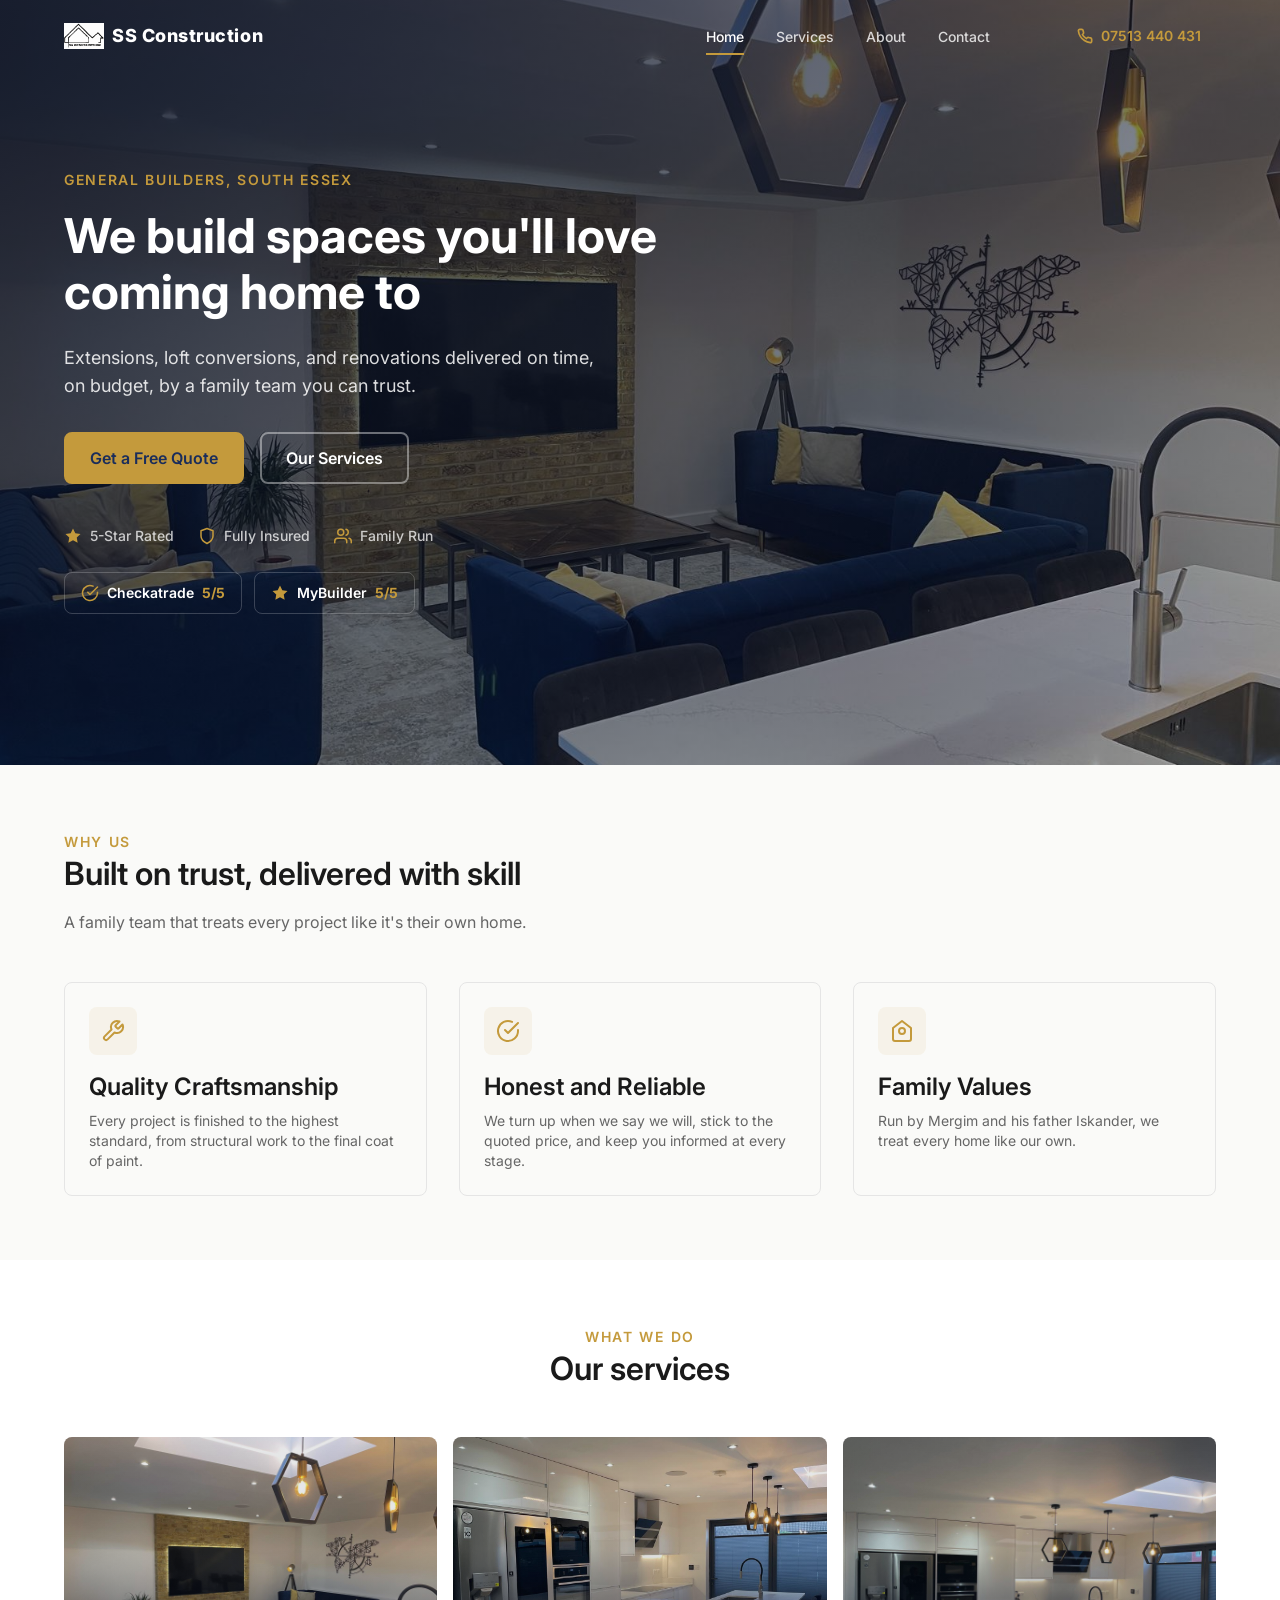
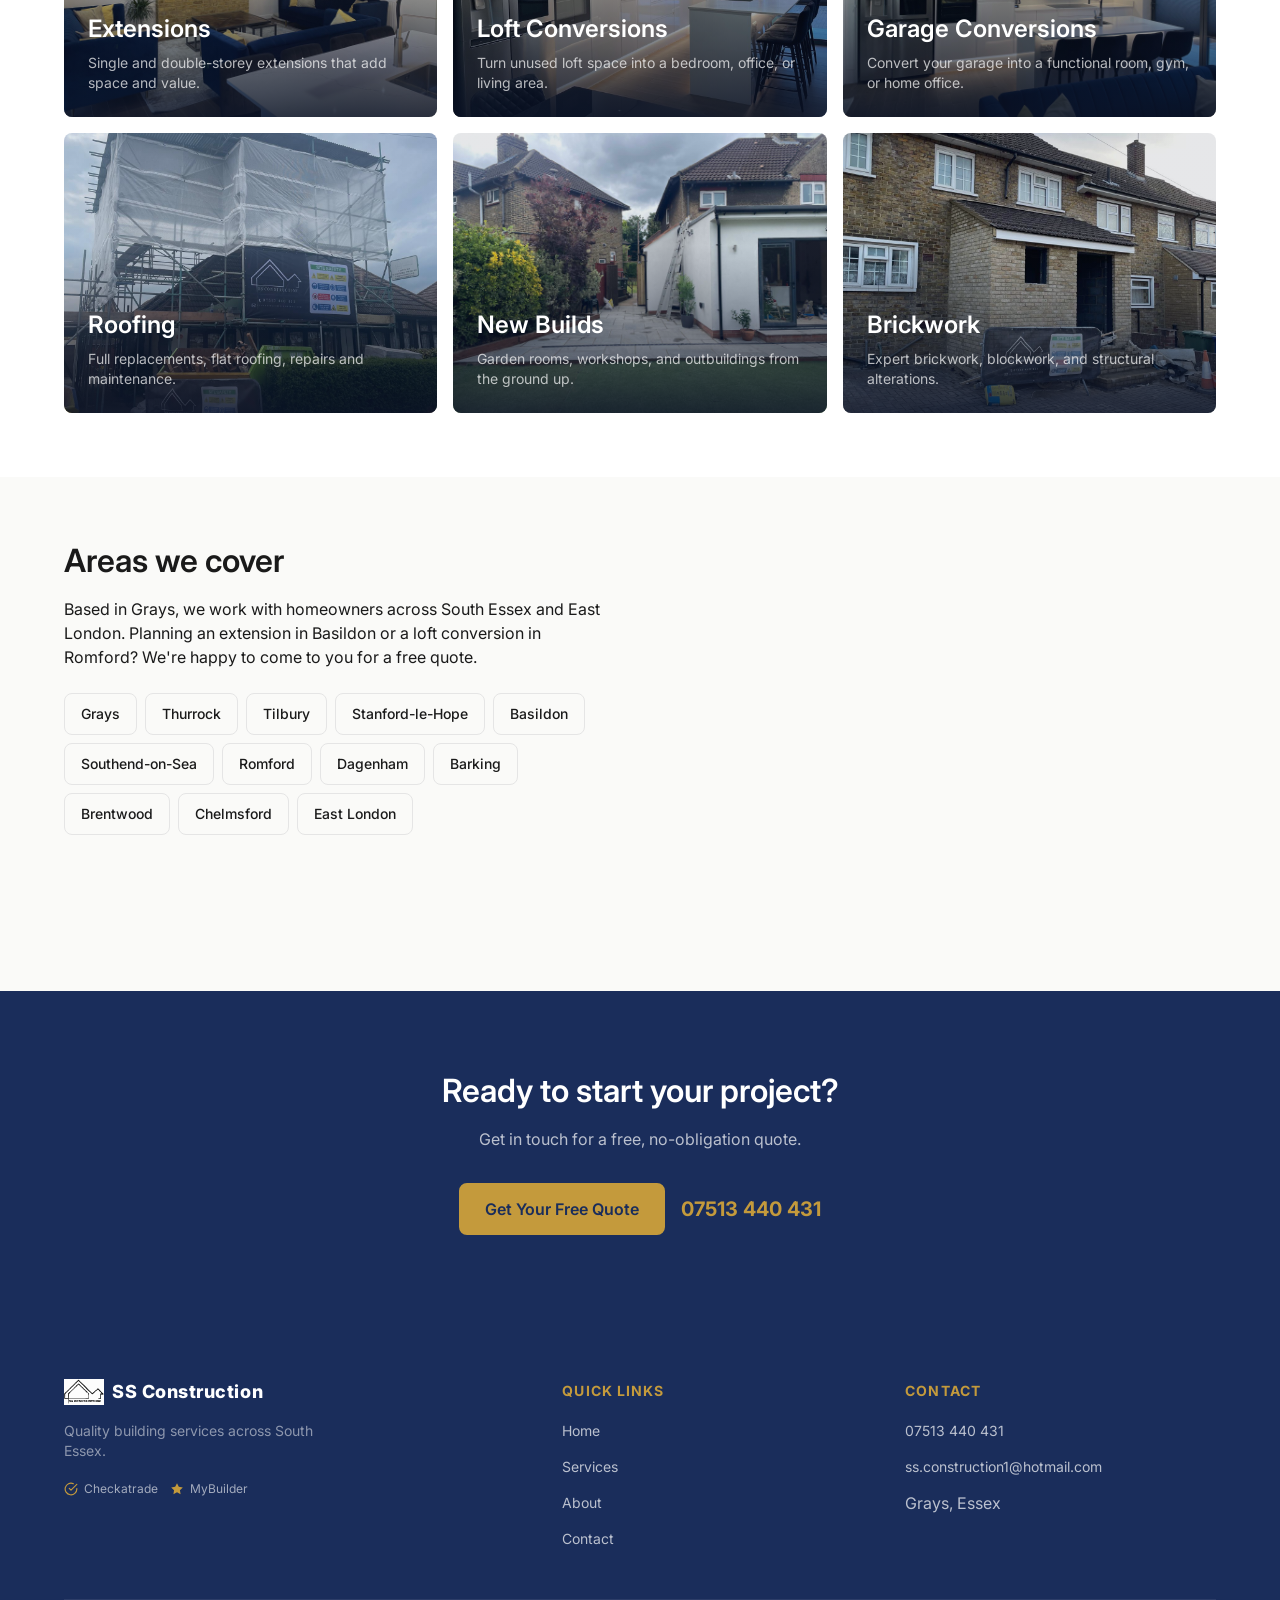
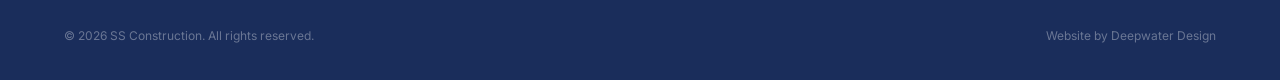
==== commit f99b102e: "Add Checkatrade/MyBuilder links, fix logo scroll, disable form until Web3Forms set up - Trust badges" ====
--- a/index.html
+++ b/index.html
@@ -74,8 +74,8 @@
   <header class="header header--transparent">
     <div class="container">
       <div class="header__bar">
-        <a href="index.html" class="logo" aria-label="SS Construction home">
-          <img src="images/logo.svg" class="logo__icon" width="40" height="40" aria-hidden="true">
+        <a href="#" class="logo" aria-label="SS Construction home">
+          <img src="images/logo.svg" class="logo__icon" width="40" height="40" alt="" aria-hidden="true">
           <span class="logo__text">SS Construction</span>
         </a>
 
@@ -139,6 +139,16 @@
               Family Run
             </li>
           </ul>
+          <div class="trust-badges">
+            <a href="https://www.checkatrade.com/trades/ssconstruction1114768" target="_blank" rel="noopener noreferrer" class="trust-badge">
+              <svg aria-hidden="true" viewBox="0 0 24 24" fill="none" stroke="currentColor" stroke-width="2" stroke-linecap="round" stroke-linejoin="round"><path d="M22 11.08V12a10 10 0 11-5.93-9.14"/><polyline points="22 4 12 14.01 9 11.01"/></svg>
+              Checkatrade <span class="trust-badge__rating">5/5</span>
+            </a>
+            <a href="https://www.mybuilder.com/profile/ss_construction_92" target="_blank" rel="noopener noreferrer" class="trust-badge">
+              <svg aria-hidden="true" viewBox="0 0 24 24" fill="currentColor"><path d="M12 2l3.09 6.26L22 9.27l-5 4.87 1.18 6.88L12 17.77l-6.18 3.25L7 14.14 2 9.27l6.91-1.01L12 2z"/></svg>
+              MyBuilder <span class="trust-badge__rating">5/5</span>
+            </a>
+          </div>
         </div>
       </div>
     </section>
@@ -291,6 +301,16 @@
             <span class="logo__text">SS Construction</span>
           </a>
           <p class="footer__about">Quality building services across South Essex.</p>
+          <div class="footer__reviews">
+            <a href="https://www.checkatrade.com/trades/ssconstruction1114768" target="_blank" rel="noopener noreferrer" class="footer__review-link">
+              <svg aria-hidden="true" viewBox="0 0 24 24" fill="none" stroke="currentColor" stroke-width="2" stroke-linecap="round" stroke-linejoin="round"><path d="M22 11.08V12a10 10 0 11-5.93-9.14"/><polyline points="22 4 12 14.01 9 11.01"/></svg>
+              Checkatrade
+            </a>
+            <a href="https://www.mybuilder.com/profile/ss_construction_92" target="_blank" rel="noopener noreferrer" class="footer__review-link">
+              <svg aria-hidden="true" viewBox="0 0 24 24" fill="currentColor"><path d="M12 2l3.09 6.26L22 9.27l-5 4.87 1.18 6.88L12 17.77l-6.18 3.25L7 14.14 2 9.27l6.91-1.01L12 2z"/></svg>
+              MyBuilder
+            </a>
+          </div>
         </div>
 
         <div>
--- a/css/main.css
+++ b/css/main.css
@@ -220,6 +220,16 @@
     gap: var(--s8);
     white-space: nowrap;
     margin-left: var(--s16);
+    padding: 6px 14px;
+    border: 1.5px solid transparent;
+    border-radius: var(--radius);
+    transition: border-color 0.3s ease, background 0.3s ease;
+  }
+
+  .nav__phone:hover {
+    border-color: var(--accent);
+    background: rgba(196, 154, 60, 0.1);
+    color: var(--accent);
   }
 
   @media (min-width: 769px) {
@@ -422,6 +432,53 @@
 
   .hero__proof svg { color: var(--accent); flex-shrink: 0; }
 
+  /* --- Trust badges --- */
+  .trust-badges {
+    display: flex;
+    flex-wrap: wrap;
+    gap: 12px;
+    margin-top: var(--s24);
+  }
+
+  .trust-badge {
+    display: inline-flex;
+    align-items: center;
+    gap: var(--s8);
+    padding: 8px 16px;
+    border: 1.5px solid rgba(255,255,255,0.2);
+    border-radius: var(--radius);
+    color: var(--white);
+    font-size: var(--small);
+    font-weight: 600;
+    text-decoration: none;
+    transition: border-color 0.3s ease, background 0.3s ease;
+  }
+
+  .trust-badge:hover {
+    border-color: var(--accent);
+    background: rgba(196, 154, 60, 0.1);
+    color: var(--white);
+  }
+
+  .trust-badge svg { width: 18px; height: 18px; color: var(--accent); flex-shrink: 0; }
+
+  .trust-badge__rating {
+    color: var(--accent);
+    font-weight: 700;
+  }
+
+  /* Trust badges on light backgrounds */
+  .trust-badges--light .trust-badge {
+    border-color: var(--border);
+    color: var(--text);
+  }
+
+  .trust-badges--light .trust-badge:hover {
+    border-color: var(--accent);
+    background: rgba(196, 154, 60, 0.06);
+    color: var(--text);
+  }
+
   /* --- Page hero (inner pages) --- */
   .hero--page {
     min-height: auto;
@@ -882,6 +939,27 @@
 
   .footer__line a { color: rgba(255,255,255,0.35); text-decoration: none; }
   .footer__line a:hover { color: var(--accent); }
+
+  .footer__reviews {
+    display: flex;
+    flex-wrap: wrap;
+    gap: 12px;
+    margin-top: var(--s16);
+  }
+
+  .footer__review-link {
+    display: inline-flex;
+    align-items: center;
+    gap: 6px;
+    color: rgba(255,255,255,0.6);
+    font-size: 12px;
+    text-decoration: none;
+    transition: color 0.2s;
+  }
+
+  .footer__review-link:hover { color: var(--accent); }
+
+  .footer__review-link svg { width: 14px; height: 14px; color: var(--accent); }
 
   /* --- Reveal --- */
   @media (prefers-reduced-motion: no-preference) {
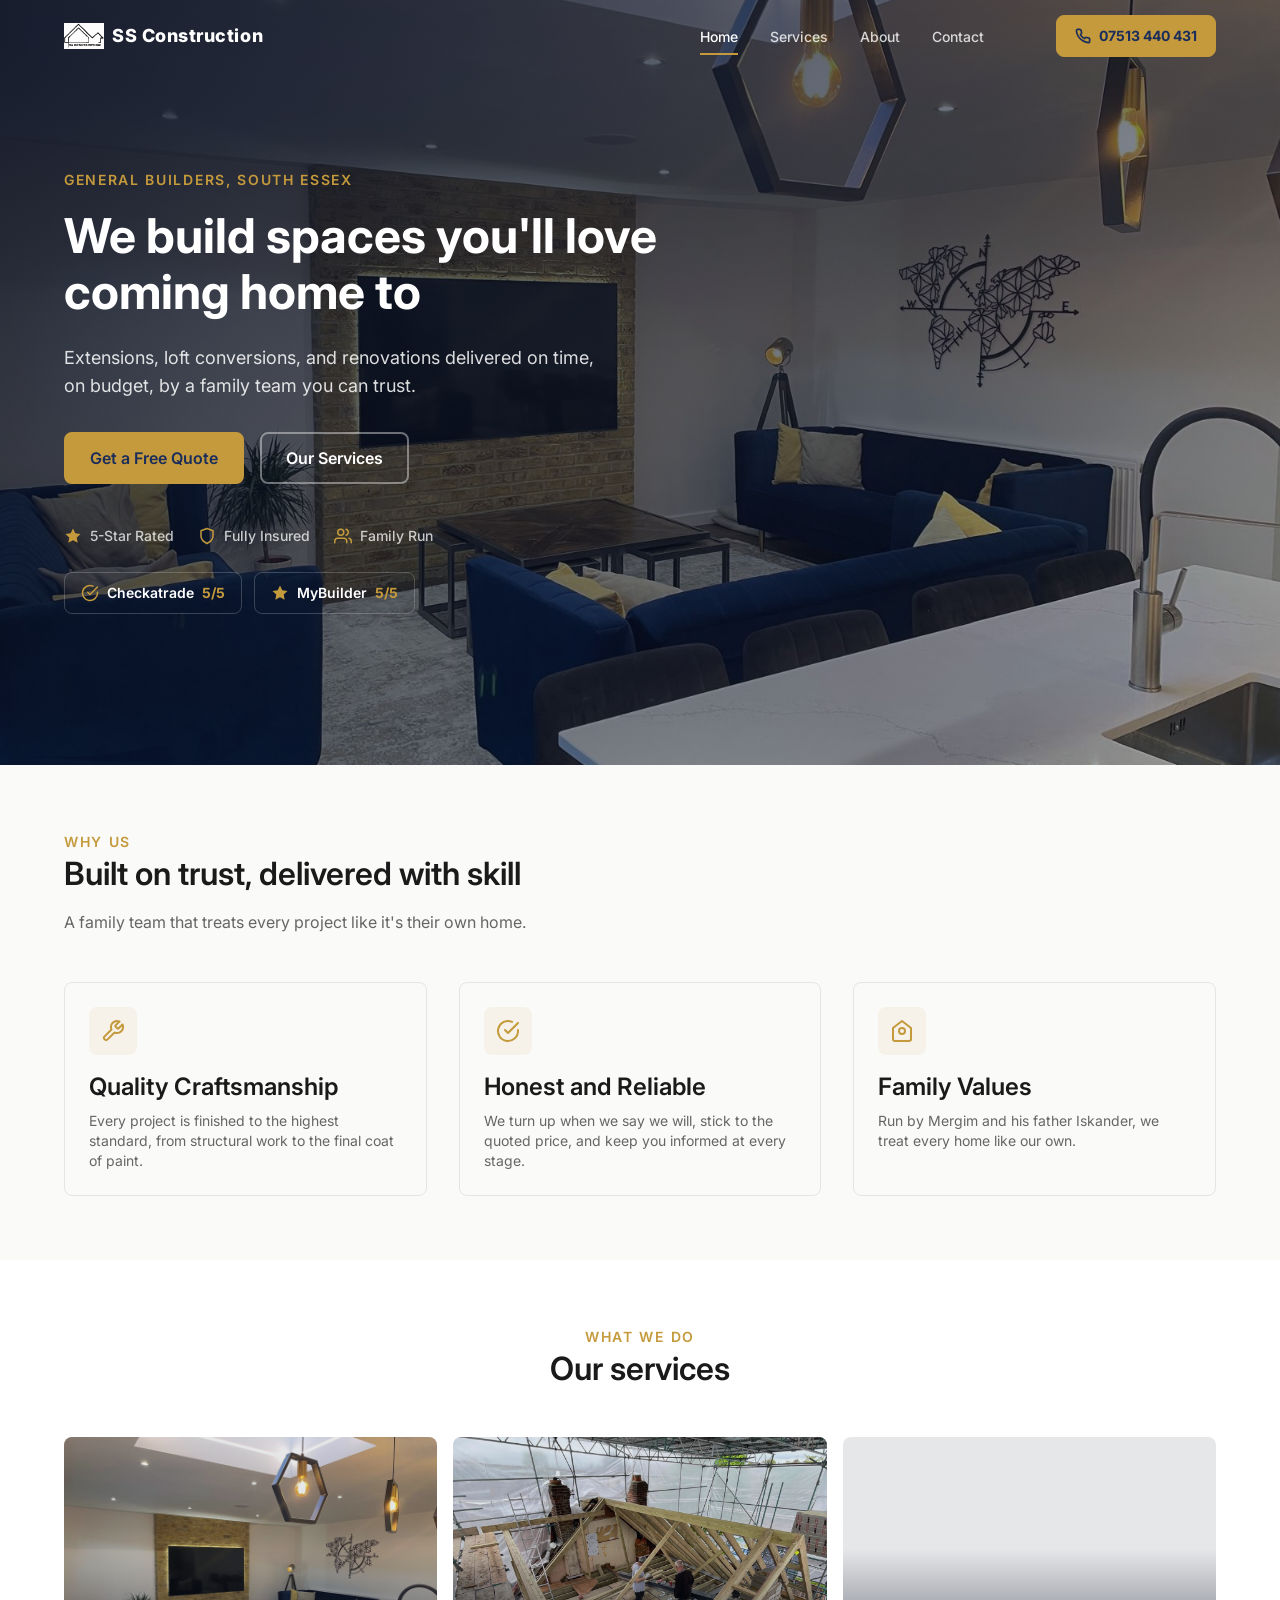
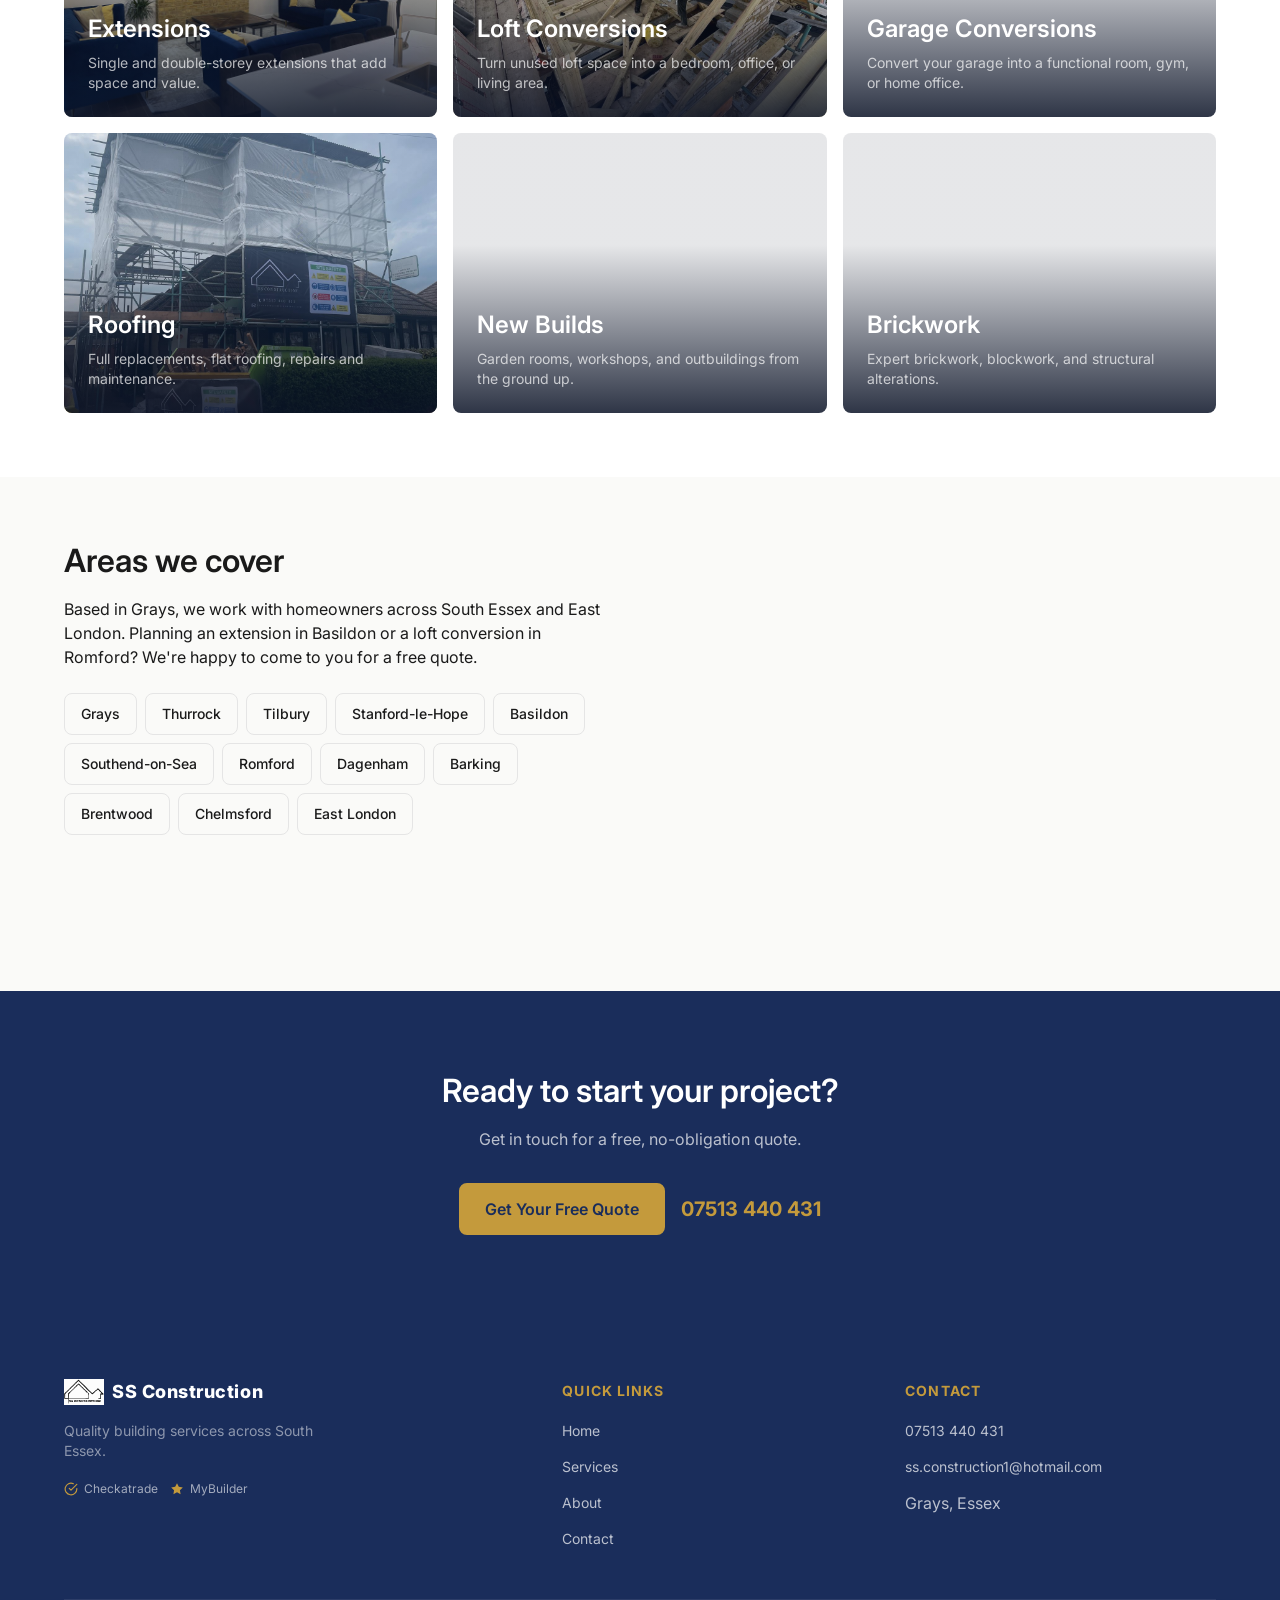
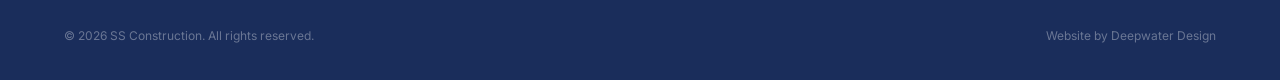
==== commit ba757199: "Use loft conversion image on homepage loft service tile" ====
--- a/index.html
+++ b/index.html
@@ -201,7 +201,7 @@
             </div>
           </a>
           <a href="services.html" class="service-tile">
-            <img src="images/kitchen-extension.jpg" alt="Modern kitchen extension interior" width="600" height="450" loading="lazy" decoding="async">
+            <img src="images/loft-conversion.jpg" alt="Loft conversion structural work in progress" width="600" height="450" loading="lazy" decoding="async">
             <div class="service-tile__overlay">
               <h3>Loft Conversions</h3>
               <p>Turn unused loft space into a bedroom, office, or living area.</p>
--- a/css/main.css
+++ b/css/main.css
@@ -211,8 +211,8 @@
 
   /* Desktop phone — only the standalone one, never the one inside the menu */
   .nav__phone {
-    color: var(--accent);
-    font-weight: 600;
+    color: var(--brand);
+    font-weight: 700;
     font-size: var(--small);
     text-decoration: none;
     display: none;
@@ -220,15 +220,16 @@
     gap: var(--s8);
     white-space: nowrap;
     margin-left: var(--s16);
-    padding: 6px 14px;
-    border: 1.5px solid transparent;
-    border-radius: var(--radius);
-    transition: border-color 0.3s ease, background 0.3s ease;
+    padding: 8px 18px;
+    background: var(--accent);
+    border: 1.5px solid var(--accent);
+    border-radius: var(--radius);
+    transition: background 0.3s ease, border-color 0.3s ease, color 0.3s ease;
   }
 
   .nav__phone:hover {
+    background: transparent;
     border-color: var(--accent);
-    background: rgba(196, 154, 60, 0.1);
     color: var(--accent);
   }
 
@@ -239,7 +240,7 @@
   /* Mobile phone inside menu — hidden on desktop, shown in slide-out */
   .nav__phone--mobile { display: none !important; }
 
-  .nav__phone svg { width: 16px; height: 16px; }
+  .nav__phone svg { width: 16px; height: 16px; flex-shrink: 0; }
 
   .nav__toggle {
     display: none;
@@ -288,8 +289,13 @@
       margin-top: auto;
       font-size: var(--body);
       text-decoration: none;
+      background: none;
       border: none;
+      padding: var(--s8) 0;
+      border-radius: 0;
     }
+
+    .nav__links .nav__phone--mobile:hover { color: var(--white); }
 
     .nav__links .nav__phone--mobile svg { width: 20px; height: 20px; }
   }
@@ -630,13 +636,15 @@
   .service-block__img {
     border-radius: var(--radius);
     overflow: hidden;
-    aspect-ratio: 4 / 3;
-  }
-
-  .service-block__img img {
     width: 100%;
-    height: 100%;
+    height: auto;
     object-fit: cover;
+  }
+
+  @media (min-width: 769px) {
+    .service-block__img {
+      aspect-ratio: 4 / 3;
+    }
   }
 
   .service-block__body h2 { margin-bottom: var(--s16); }
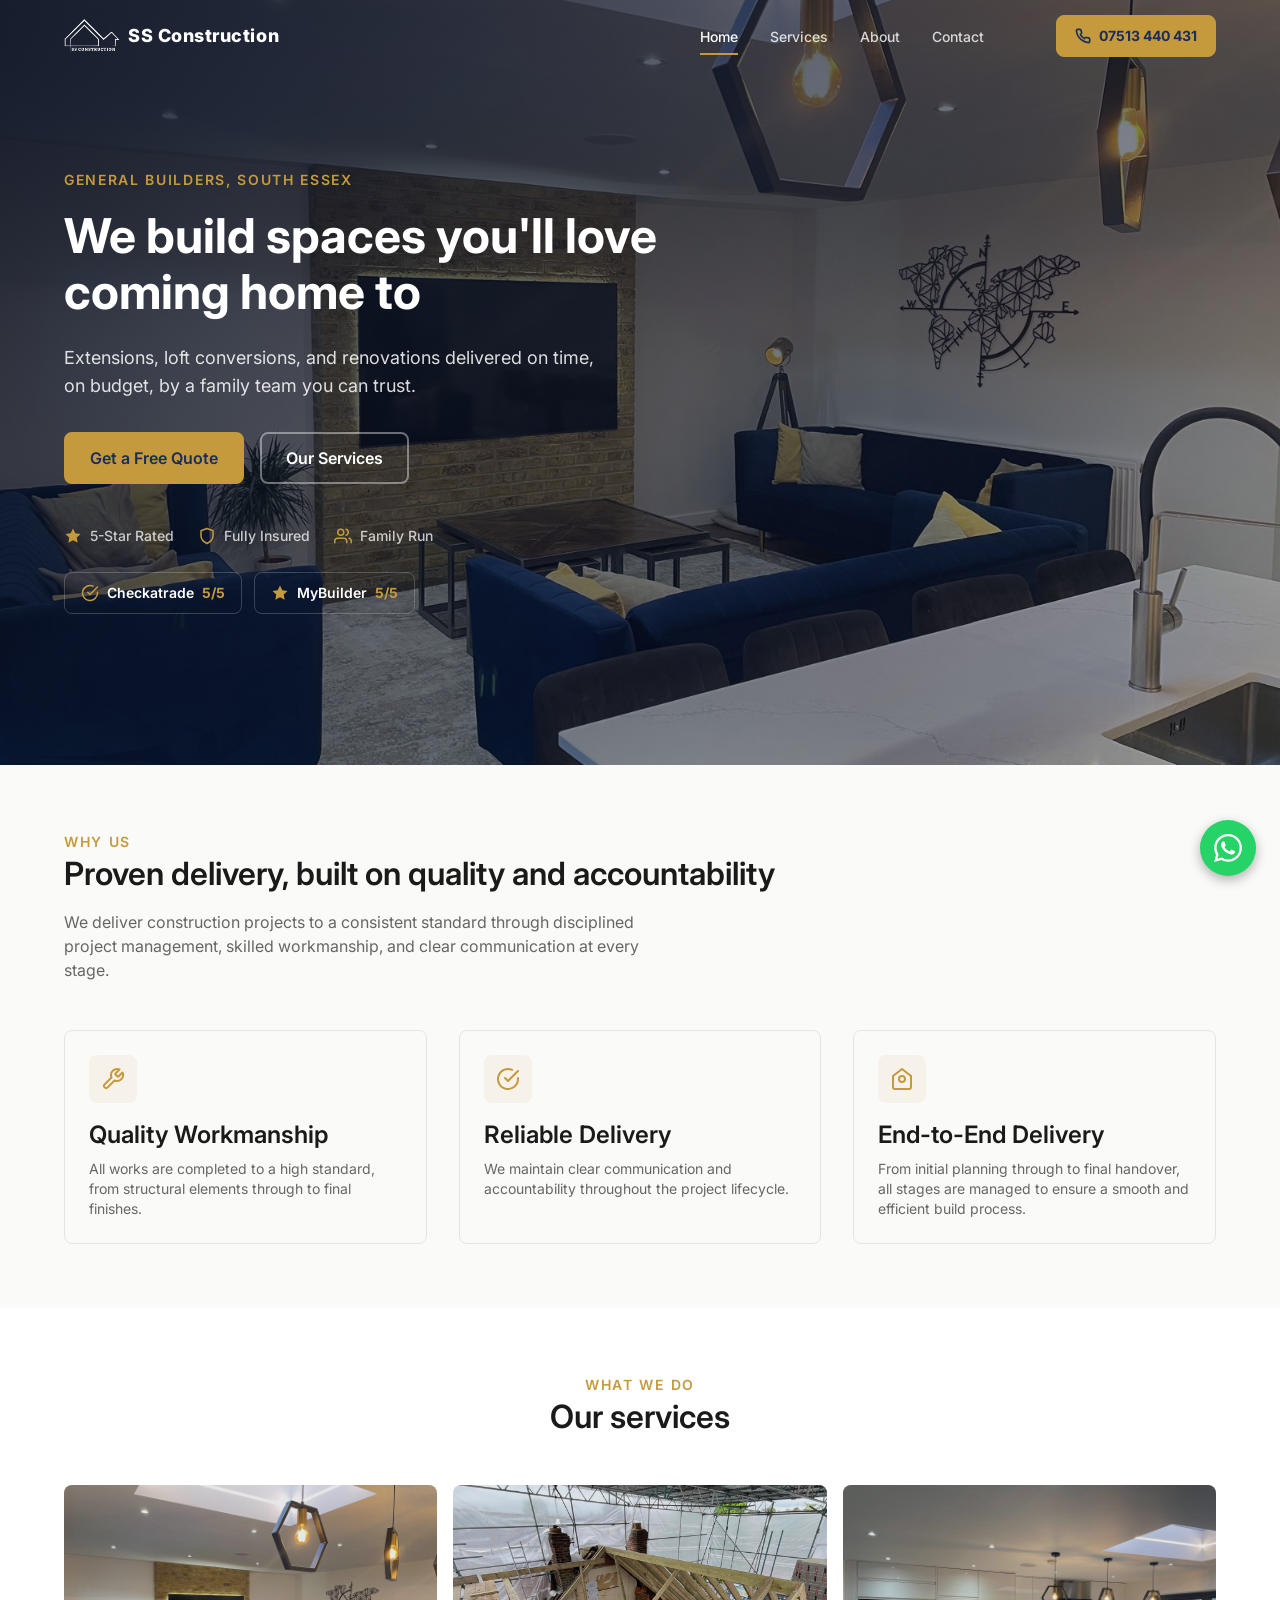
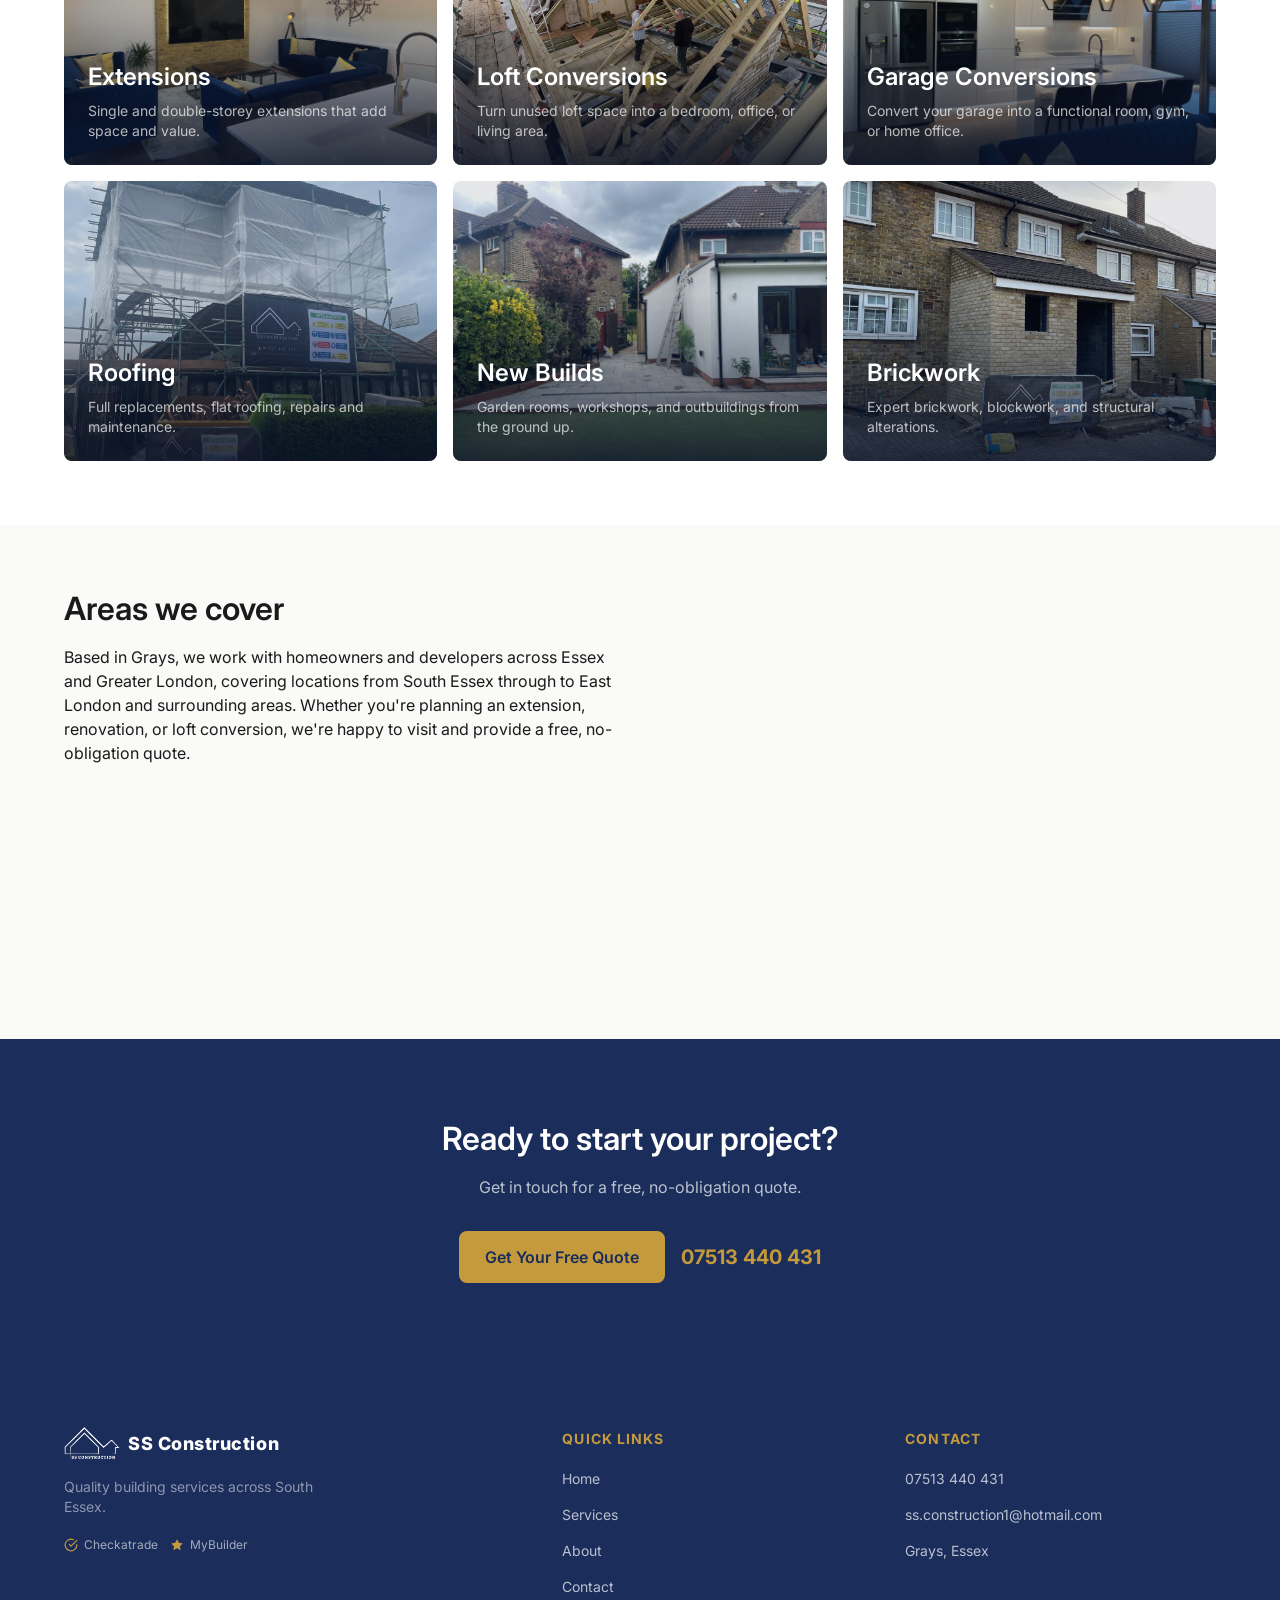
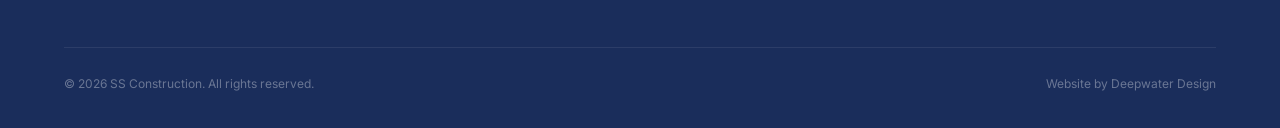
==== commit b606e391: "Client feedback round: copy updates, logo, WhatsApp, form removal - Home: updated areas copy, remove" ====
--- a/index.html
+++ b/index.html
@@ -75,7 +75,7 @@
     <div class="container">
       <div class="header__bar">
         <a href="#" class="logo" aria-label="SS Construction home">
-          <img src="images/logo.svg" class="logo__icon" width="40" height="40" alt="" aria-hidden="true">
+          <img src="images/logo-final.png" class="logo__icon" width="40" height="40" alt="" aria-hidden="true">
           <span class="logo__text">SS Construction</span>
         </a>
 
@@ -157,29 +157,29 @@
     <section class="section section--warm" aria-labelledby="why-heading">
       <div class="container">
         <span class="section__eyebrow">Why us</span>
-        <h2 class="section__title" id="why-heading">Built on trust, delivered with skill</h2>
-        <p class="section__intro">A family team that treats every project like it's their own home.</p>
+        <h2 class="section__title" id="why-heading">Proven delivery, built on quality and accountability</h2>
+        <p class="section__intro">We deliver construction projects to a consistent standard through disciplined project management, skilled workmanship, and clear communication at every stage.</p>
         <div class="features" data-reveal>
           <div class="feature">
             <div class="feature__icon">
               <svg aria-hidden="true" viewBox="0 0 24 24" fill="none" stroke="currentColor" stroke-width="2" stroke-linecap="round" stroke-linejoin="round"><path d="M14.7 6.3a1 1 0 000 1.4l1.6 1.6a1 1 0 001.4 0l3.77-3.77a6 6 0 01-7.94 7.94l-6.91 6.91a2.12 2.12 0 01-3-3l6.91-6.91a6 6 0 017.94-7.94l-3.76 3.76z"/></svg>
             </div>
-            <h3>Quality Craftsmanship</h3>
-            <p>Every project is finished to the highest standard, from structural work to the final coat of paint.</p>
+            <h3>Quality Workmanship</h3>
+            <p>All works are completed to a high standard, from structural elements through to final finishes.</p>
           </div>
           <div class="feature">
             <div class="feature__icon">
               <svg aria-hidden="true" viewBox="0 0 24 24" fill="none" stroke="currentColor" stroke-width="2" stroke-linecap="round" stroke-linejoin="round"><path d="M22 11.08V12a10 10 0 11-5.93-9.14"/><polyline points="22 4 12 14.01 9 11.01"/></svg>
             </div>
-            <h3>Honest and Reliable</h3>
-            <p>We turn up when we say we will, stick to the quoted price, and keep you informed at every stage.</p>
+            <h3>Reliable Delivery</h3>
+            <p>We maintain clear communication and accountability throughout the project lifecycle.</p>
           </div>
           <div class="feature">
             <div class="feature__icon">
               <svg aria-hidden="true" viewBox="0 0 24 24" fill="none" stroke="currentColor" stroke-width="2" stroke-linecap="round" stroke-linejoin="round"><path d="M3 9l9-7 9 7v11a2 2 0 01-2 2H5a2 2 0 01-2-2z"/><path d="M12 15a3 3 0 100-6 3 3 0 000 6z"/></svg>
             </div>
-            <h3>Family Values</h3>
-            <p>Run by Mergim and his father Iskander, we treat every home like our own.</p>
+            <h3>End-to-End Delivery</h3>
+            <p>From initial planning through to final handover, all stages are managed to ensure a smooth and efficient build process.</p>
           </div>
         </div>
       </div>
@@ -245,21 +245,7 @@
         <div class="areas-layout">
           <div>
             <h2 class="section__title" id="areas-heading">Areas we cover</h2>
-            <p>Based in Grays, we work with homeowners across South Essex and East London. Planning an extension in Basildon or a loft conversion in Romford? We're happy to come to you for a free quote.</p>
-            <div class="area-tags">
-              <span class="area-tag">Grays</span>
-              <span class="area-tag">Thurrock</span>
-              <span class="area-tag">Tilbury</span>
-              <span class="area-tag">Stanford-le-Hope</span>
-              <span class="area-tag">Basildon</span>
-              <span class="area-tag">Southend-on-Sea</span>
-              <span class="area-tag">Romford</span>
-              <span class="area-tag">Dagenham</span>
-              <span class="area-tag">Barking</span>
-              <span class="area-tag">Brentwood</span>
-              <span class="area-tag">Chelmsford</span>
-              <span class="area-tag">East London</span>
-            </div>
+            <p>Based in Grays, we work with homeowners and developers across Essex and Greater London, covering locations from South Essex through to East London and surrounding areas. Whether you're planning an extension, renovation, or loft conversion, we're happy to visit and provide a free, no-obligation quote.</p>
           </div>
           <div class="areas-map">
             <iframe
@@ -297,7 +283,7 @@
       <div class="footer__grid">
         <div>
           <a href="index.html" class="logo" aria-label="SS Construction home">
-            <img src="images/logo.svg" class="logo__icon" width="40" height="40" aria-hidden="true">
+            <img src="images/logo-final.png" class="logo__icon" width="40" height="40" aria-hidden="true">
             <span class="logo__text">SS Construction</span>
           </a>
           <p class="footer__about">Quality building services across South Essex.</p>
@@ -340,6 +326,10 @@
     </div>
   </footer>
 
+  <a href="https://wa.me/447513440431?text=Hi%2C%20I%27d%20like%20to%20enquire%20about%20a%20building%20project" class="whatsapp-float" target="_blank" rel="noopener" aria-label="Chat on WhatsApp">
+    <svg viewBox="0 0 24 24" aria-hidden="true"><path d="M17.472 14.382c-.297-.149-1.758-.867-2.03-.967-.273-.099-.471-.148-.67.15-.197.297-.767.966-.94 1.164-.173.199-.347.223-.644.075-.297-.15-1.255-.463-2.39-1.475-.883-.788-1.48-1.761-1.653-2.059-.173-.297-.018-.458.13-.606.134-.133.298-.347.446-.52.149-.174.198-.298.298-.497.099-.198.05-.371-.025-.52-.075-.149-.669-1.612-.916-2.207-.242-.579-.487-.5-.669-.51-.173-.008-.371-.01-.57-.01-.198 0-.52.074-.792.372-.272.297-1.04 1.016-1.04 2.479 0 1.462 1.065 2.875 1.213 3.074.149.198 2.096 3.2 5.077 4.487.709.306 1.262.489 1.694.625.712.227 1.36.195 1.871.118.571-.085 1.758-.719 2.006-1.413.248-.694.248-1.289.173-1.413-.074-.124-.272-.198-.57-.347m-5.421 7.403h-.004a9.87 9.87 0 01-5.031-1.378l-.361-.214-3.741.982.998-3.648-.235-.374a9.86 9.86 0 01-1.51-5.26c.001-5.45 4.436-9.884 9.888-9.884 2.64 0 5.122 1.03 6.988 2.898a9.825 9.825 0 012.893 6.994c-.003 5.45-4.437 9.884-9.885 9.884m8.413-18.297A11.815 11.815 0 0012.05 0C5.495 0 .16 5.335.157 11.892c0 2.096.547 4.142 1.588 5.945L.057 24l6.305-1.654a11.882 11.882 0 005.683 1.448h.005c6.554 0 11.89-5.335 11.893-11.893a11.821 11.821 0 00-3.48-8.413z"/></svg>
+  </a>
+
   <script type="module" src="js/nav.js"></script>
   <script type="module" src="js/reveal.js"></script>
   <script type="module" src="js/tracking.js"></script>
--- a/css/main.css
+++ b/css/main.css
@@ -112,6 +112,7 @@
   }
 
   .prose { max-width: 700px; }
+  .prose h2 { margin-bottom: var(--s16); }
   .prose p + p { margin-top: var(--s16); }
 }
 
@@ -165,7 +166,7 @@
     flex-shrink: 0;
   }
 
-  .logo__icon { width: 40px; height: auto; }
+  .logo__icon { width: 56px; height: auto; }
 
   .logo__text {
     font-size: 18px;
@@ -495,7 +496,7 @@
   .hero--page .hero__inner {
     max-width: 700px;
     margin: 0 auto;
-    padding: 0;
+    padding: 0 var(--gutter);
   }
 
   .hero--page .hero__sub { margin: 0 auto; }
@@ -933,6 +934,11 @@
   }
 
   .footer address a:hover { color: var(--accent); }
+
+  .footer address span {
+    color: rgba(255,255,255,0.7);
+    font-size: var(--small);
+  }
 
   .footer__line {
     border-top: 1px solid rgba(255,255,255,0.08);
@@ -984,6 +990,33 @@
   }
 }
 
+  /* WhatsApp floating button */
+  .whatsapp-float {
+    position: fixed;
+    bottom: var(--s24);
+    right: var(--s24);
+    z-index: 100;
+    width: 56px;
+    height: 56px;
+    background: #25d366;
+    border-radius: 50%;
+    display: flex;
+    align-items: center;
+    justify-content: center;
+    box-shadow: 0 4px 12px rgba(0, 0, 0, 0.3);
+    transition: transform 0.2s ease;
+    text-decoration: none;
+  }
+
+  .whatsapp-float:hover { transform: scale(1.08); }
+
+  .whatsapp-float svg {
+    width: 28px;
+    height: 28px;
+    fill: #ffffff;
+  }
+}
+
 /* ---------- UTILITIES ---------- */
 @layer utilities {
   .sr-only {
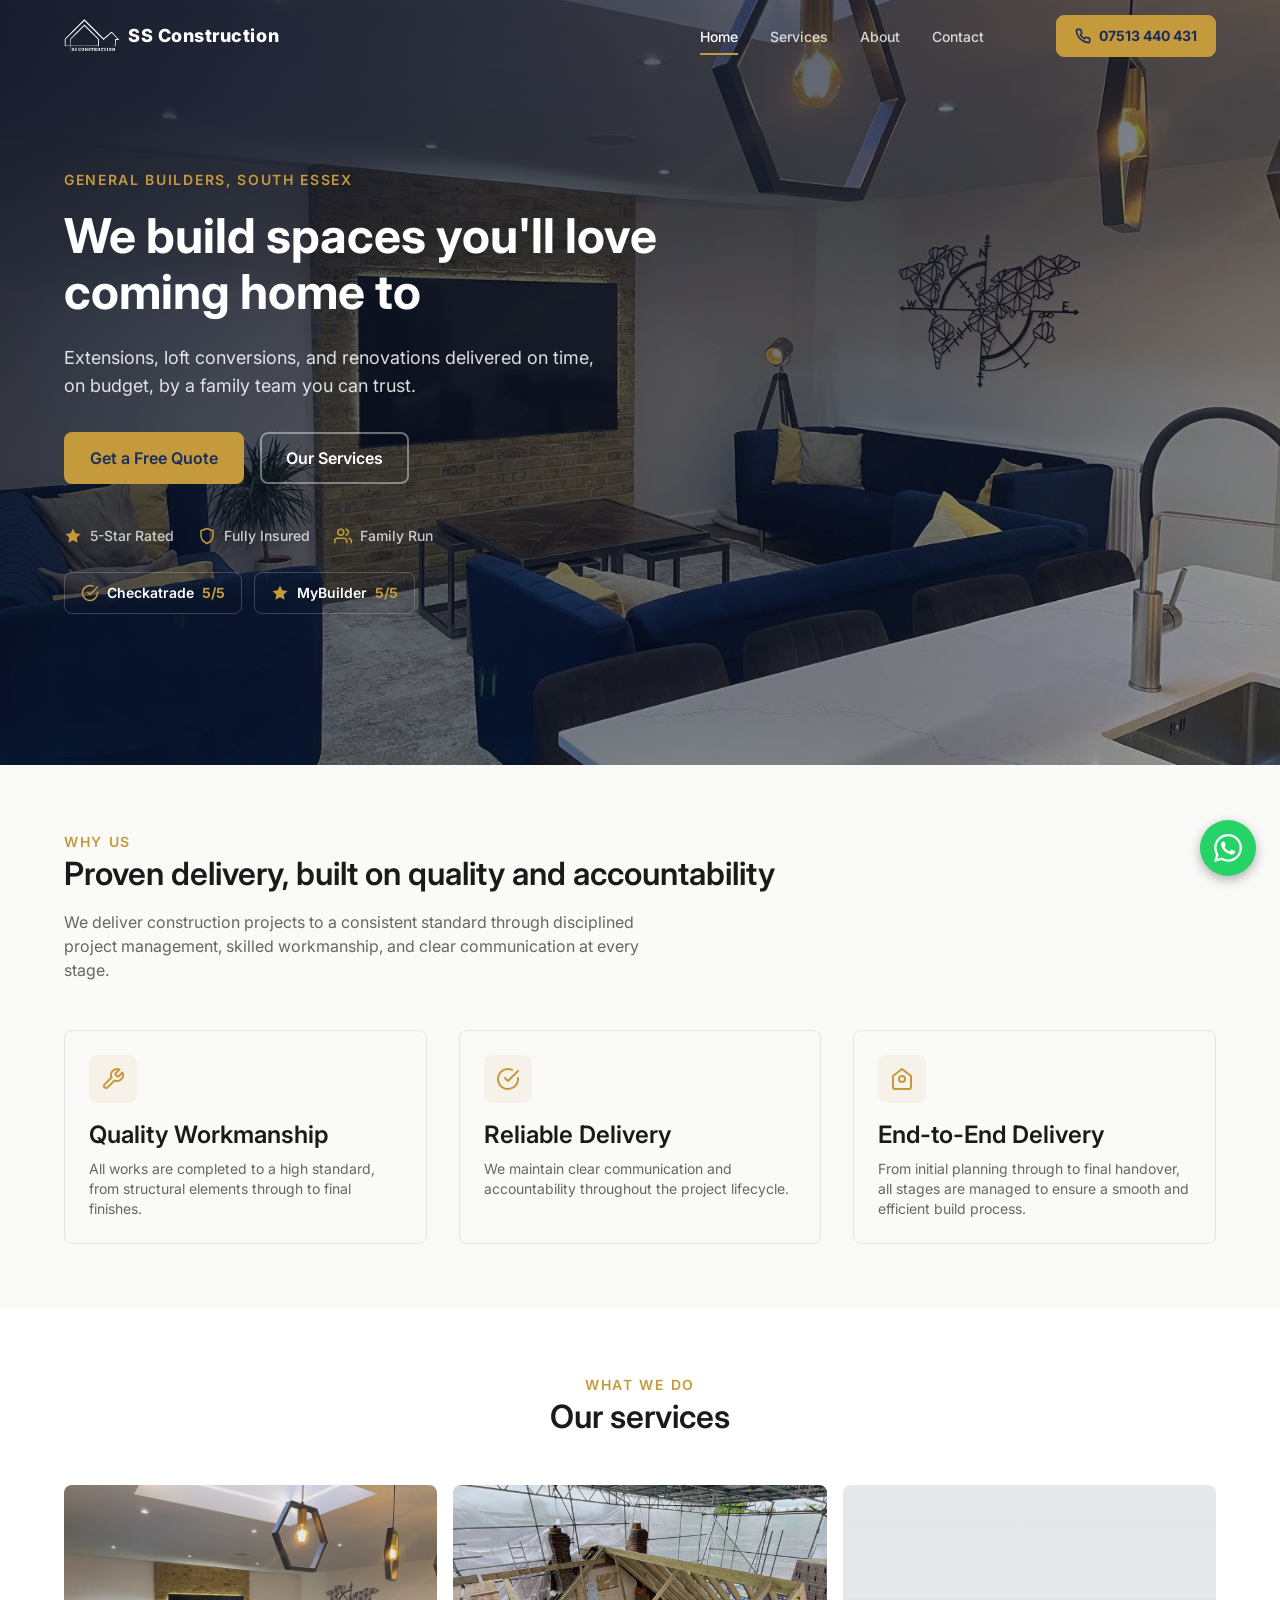
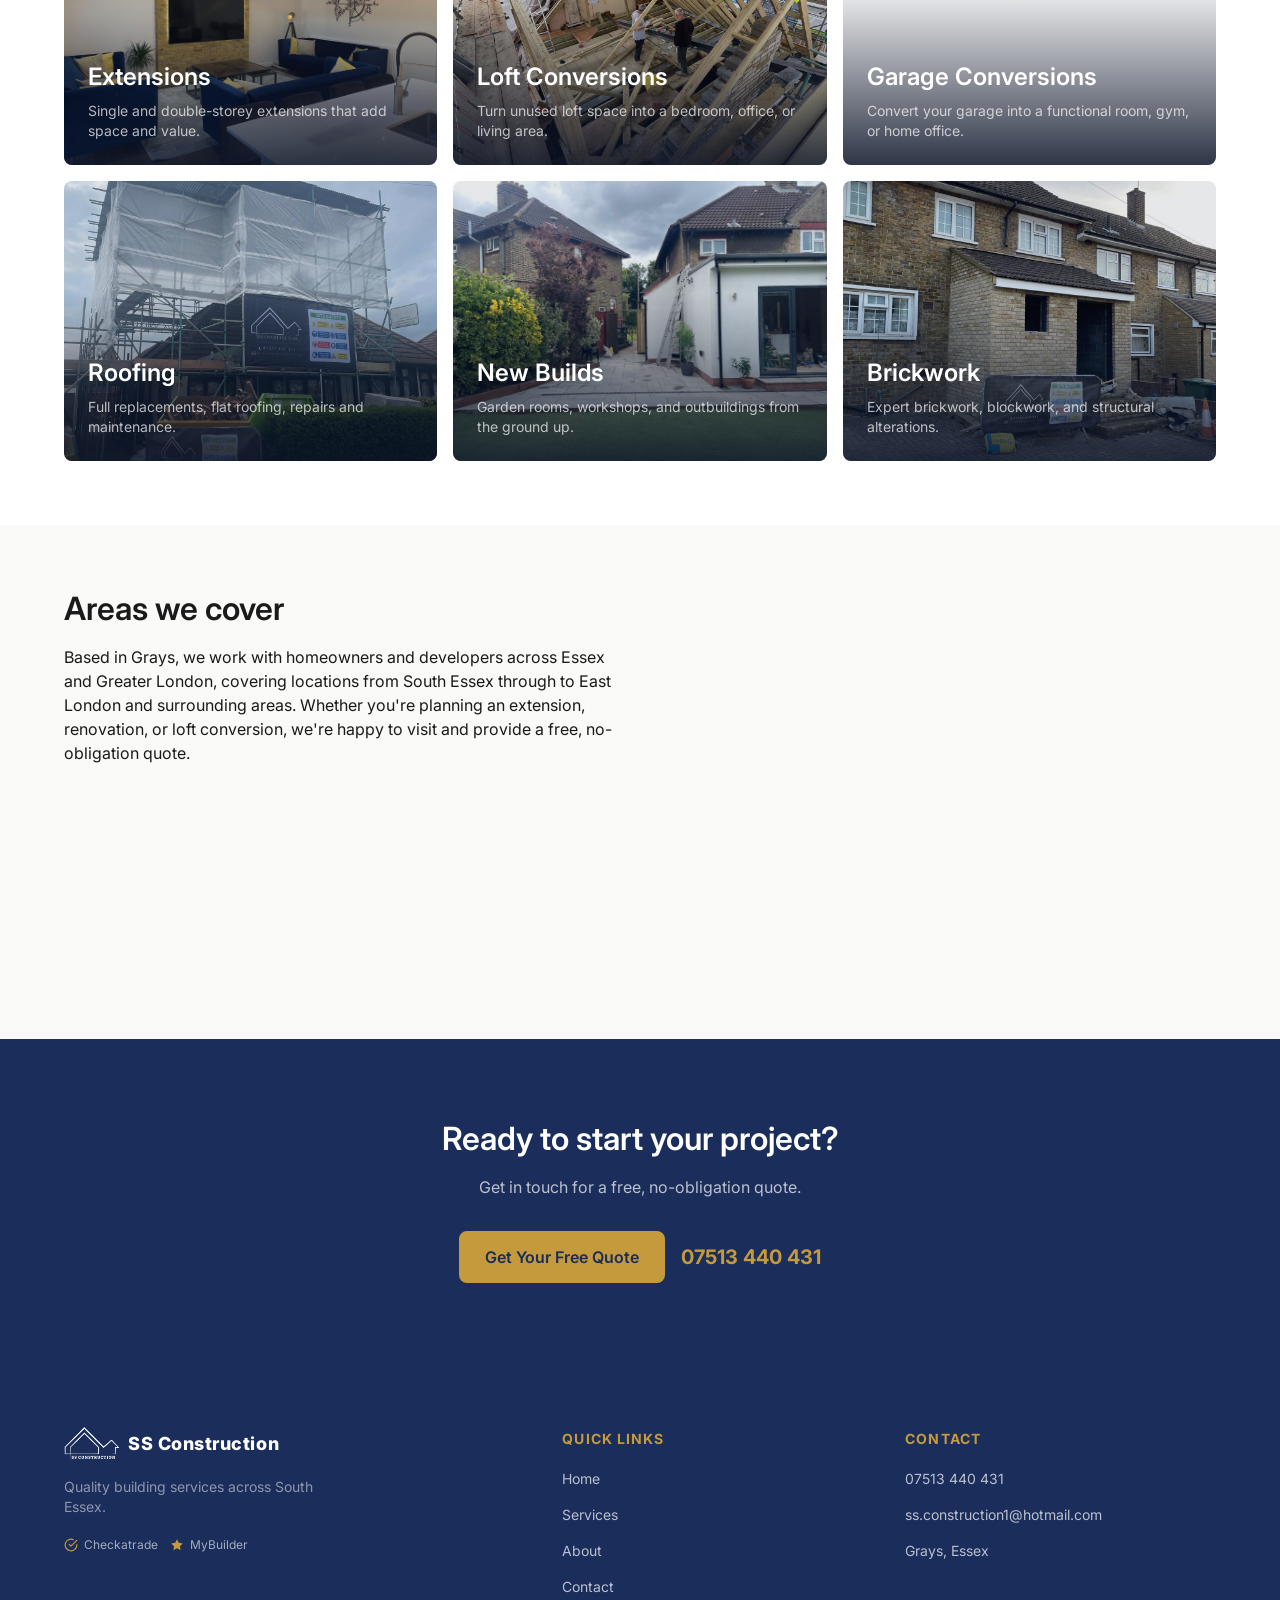
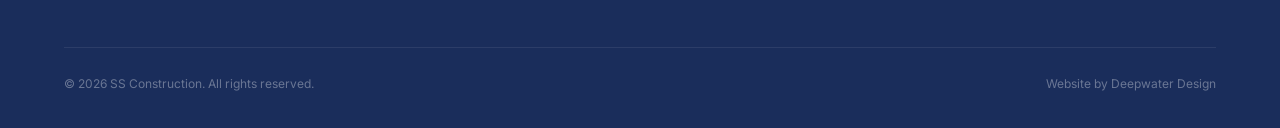
==== commit 6cab479e: "Add favicon from logo across all pages Co-Authored-By: Claude Opus 4.6 (1M context) <noreply@anthrop" ====
--- a/index.html
+++ b/index.html
@@ -6,6 +6,9 @@
   <title>SS Construction | Quality Extensions and Renovations in South Essex</title>
   <meta name="description" content="SS Construction — family-run builders in Grays, Essex. Extensions, loft conversions, garage conversions, roofing and new builds. 5-star rated. Free quotes.">
   <meta name="robots" content="index, follow">
+  <link rel="icon" type="image/png" sizes="48x48" href="favicon.png">
+  <link rel="icon" type="image/png" sizes="32x32" href="favicon-32.png">
+  <link rel="apple-touch-icon" sizes="180x180" href="apple-touch-icon.png">
   <link rel="canonical" href="https://ssc1.co.uk/">
   <link rel="sitemap" type="application/xml" href="/sitemap.xml">
 
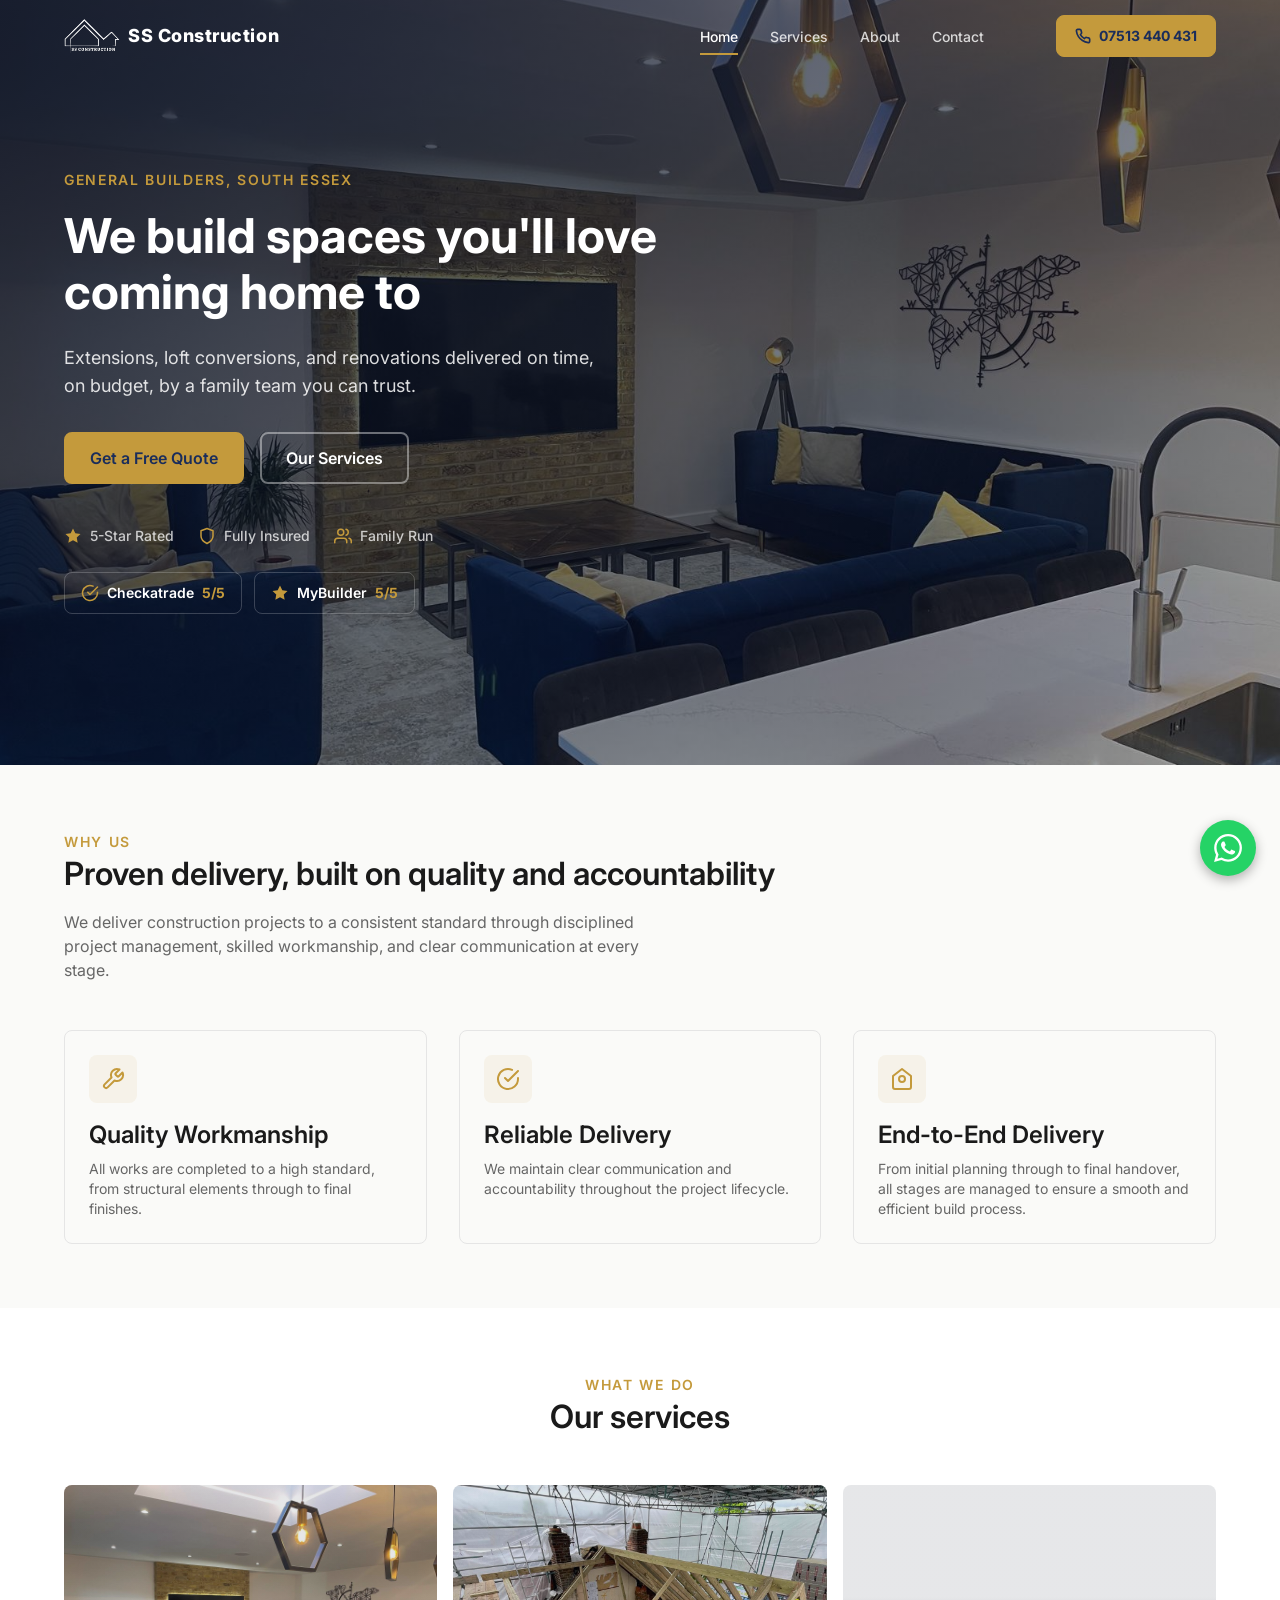
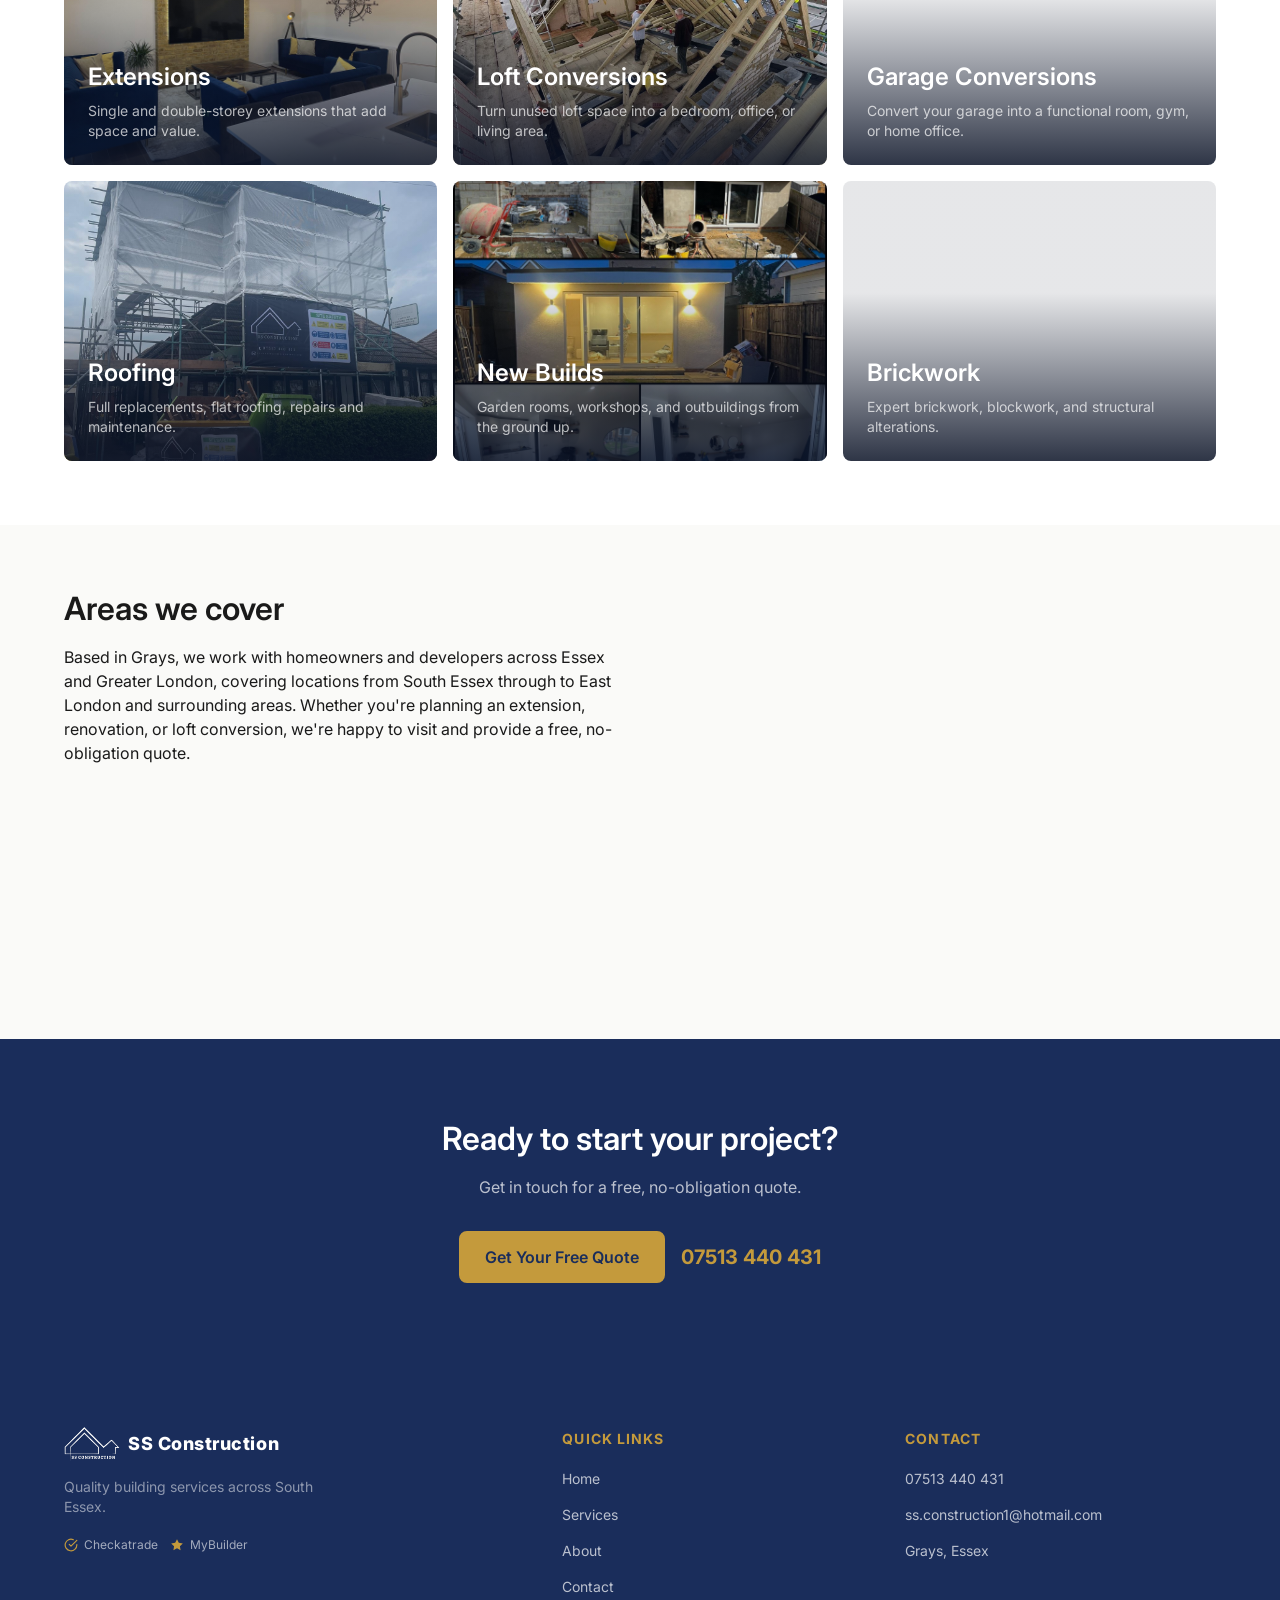
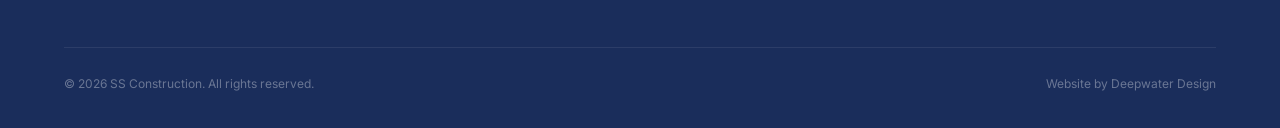
==== commit c23e3fac: "Update garage conversion and outbuildings images Co-Authored-By: Claude Opus 4.6 (1M context) <norep" ====
--- a/index.html
+++ b/index.html
@@ -211,7 +211,7 @@
             </div>
           </a>
           <a href="services.html" class="service-tile">
-            <img src="images/living-space.jpg" alt="Converted garage living space" width="600" height="450" loading="lazy" decoding="async">
+            <img src="images/garage-conversion.jpg" alt="Garage conversion showing before, during, and finished interior" width="600" height="450" loading="lazy" decoding="async">
             <div class="service-tile__overlay">
               <h3>Garage Conversions</h3>
               <p>Convert your garage into a functional room, gym, or home office.</p>
@@ -225,7 +225,7 @@
             </div>
           </a>
           <a href="services.html" class="service-tile">
-            <img src="images/rear-extension.jpg" alt="New build outbuilding project" width="600" height="450" loading="lazy" decoding="async">
+            <img src="images/outbuildings.jpg" alt="Outbuilding project showing construction stages and finished result" width="600" height="450" loading="lazy" decoding="async">
             <div class="service-tile__overlay">
               <h3>New Builds</h3>
               <p>Garden rooms, workshops, and outbuildings from the ground up.</p>
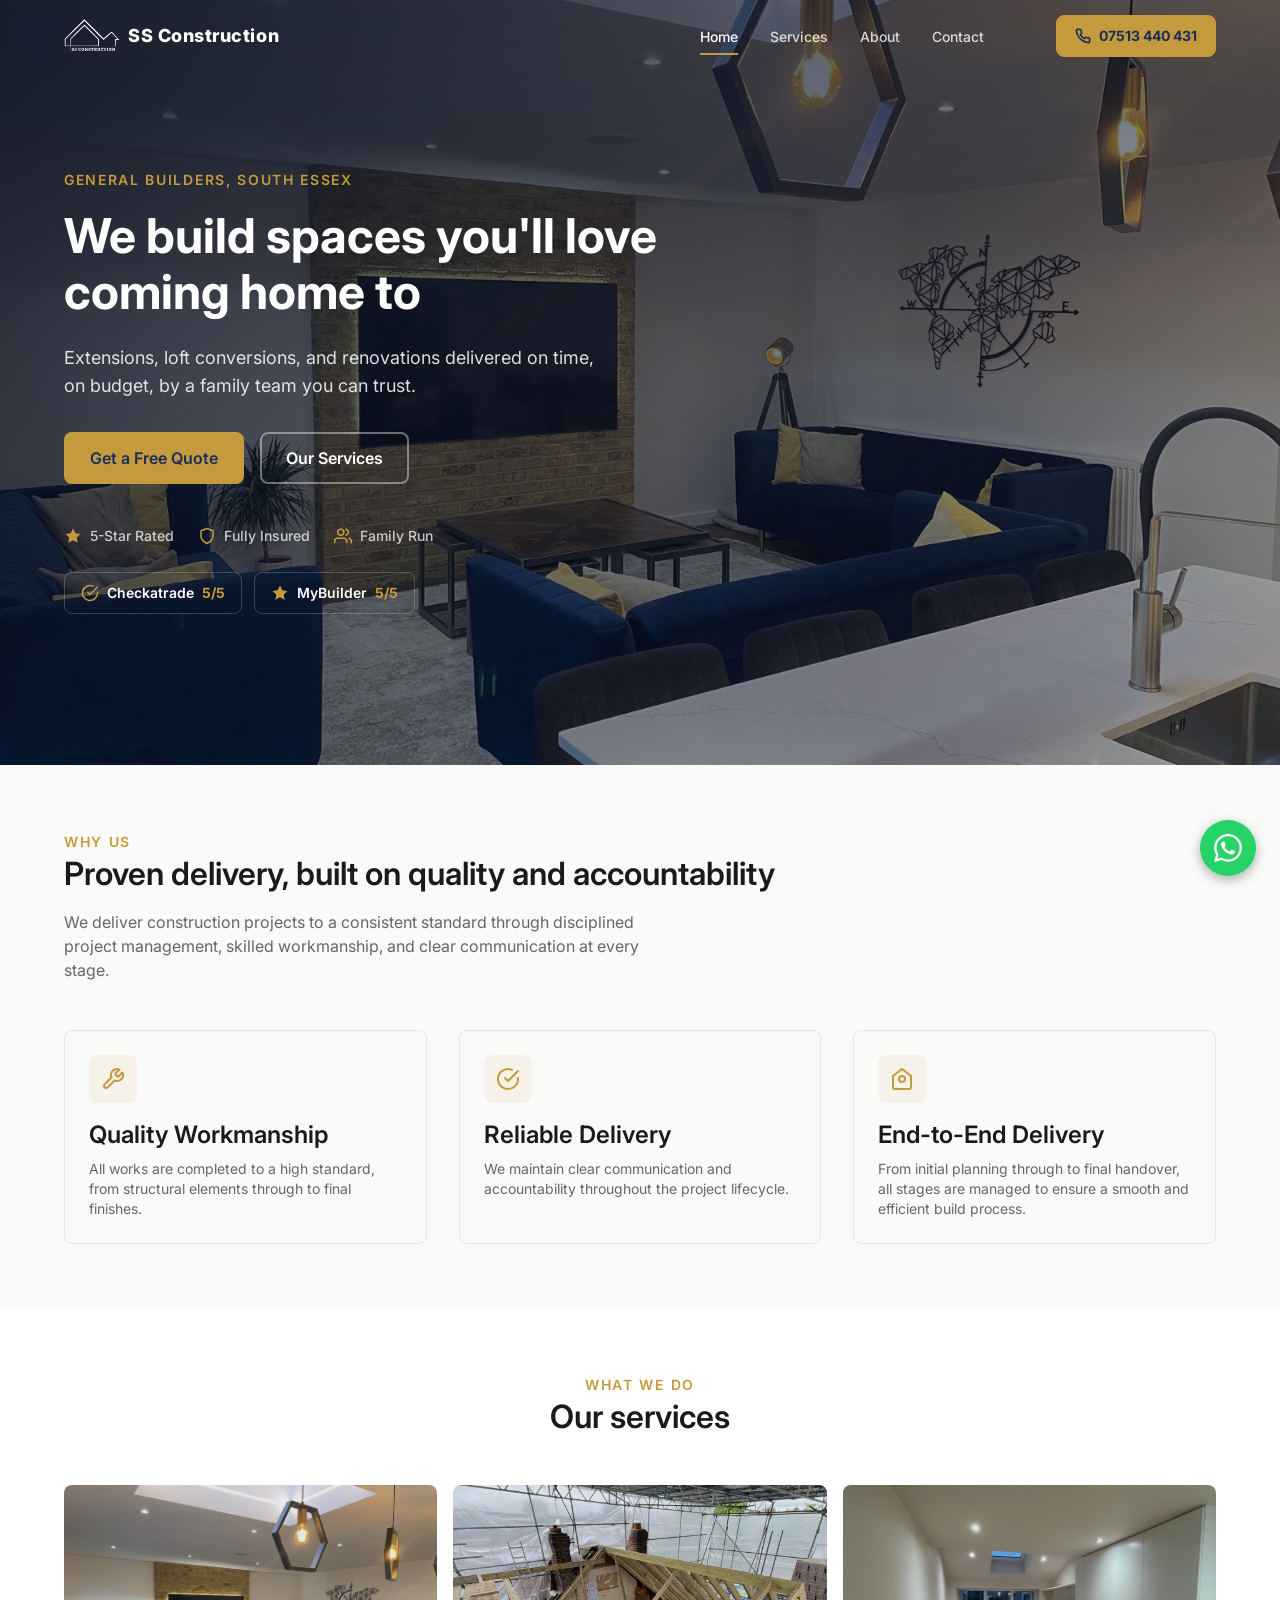
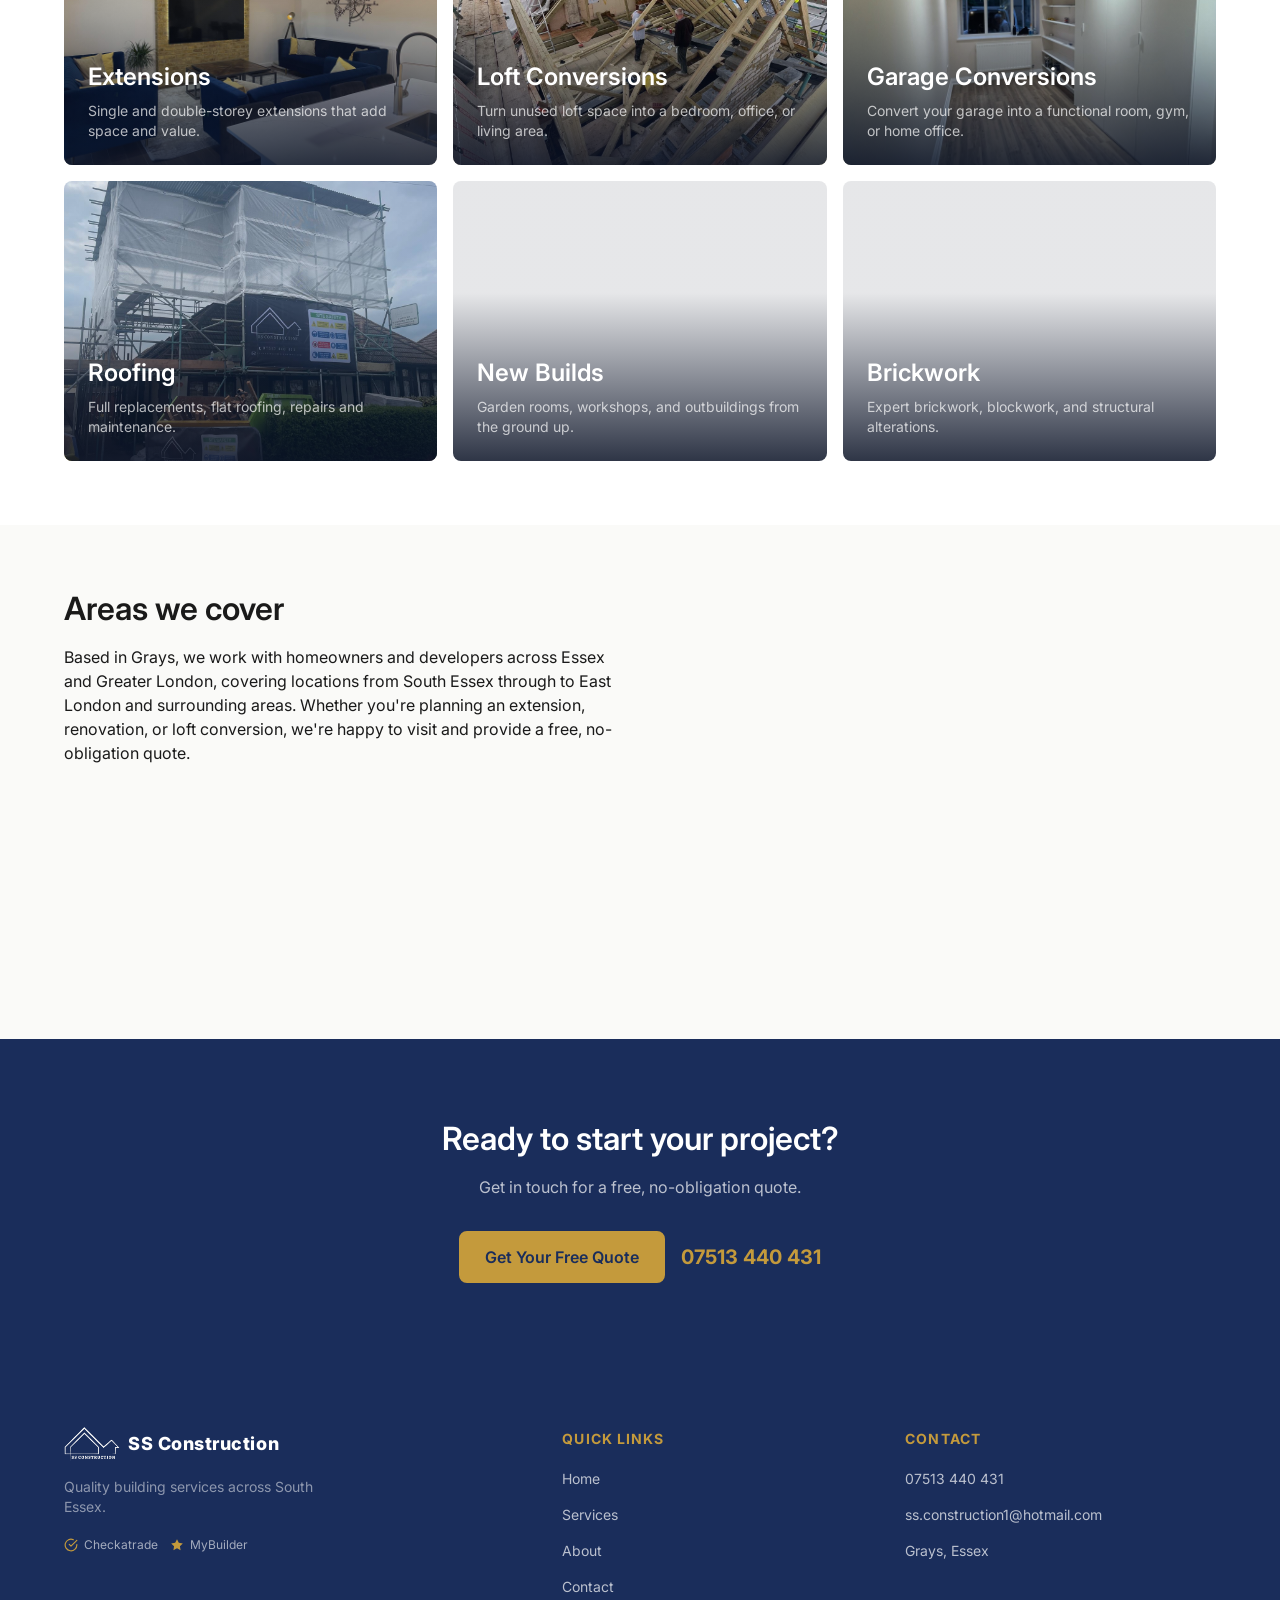
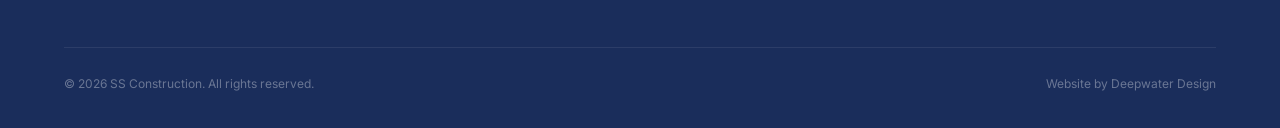
==== commit 4f377d65: "Update new builds image on homepage and services page Co-Authored-By: Claude Opus 4.6 (1M context) <" ====
--- a/index.html
+++ b/index.html
@@ -225,7 +225,7 @@
             </div>
           </a>
           <a href="services.html" class="service-tile">
-            <img src="images/outbuildings.jpg" alt="Outbuilding project showing construction stages and finished result" width="600" height="450" loading="lazy" decoding="async">
+            <img src="images/new-builds.jpg" alt="New build project by SS Construction" width="600" height="450" loading="lazy" decoding="async">
             <div class="service-tile__overlay">
               <h3>New Builds</h3>
               <p>Garden rooms, workshops, and outbuildings from the ground up.</p>
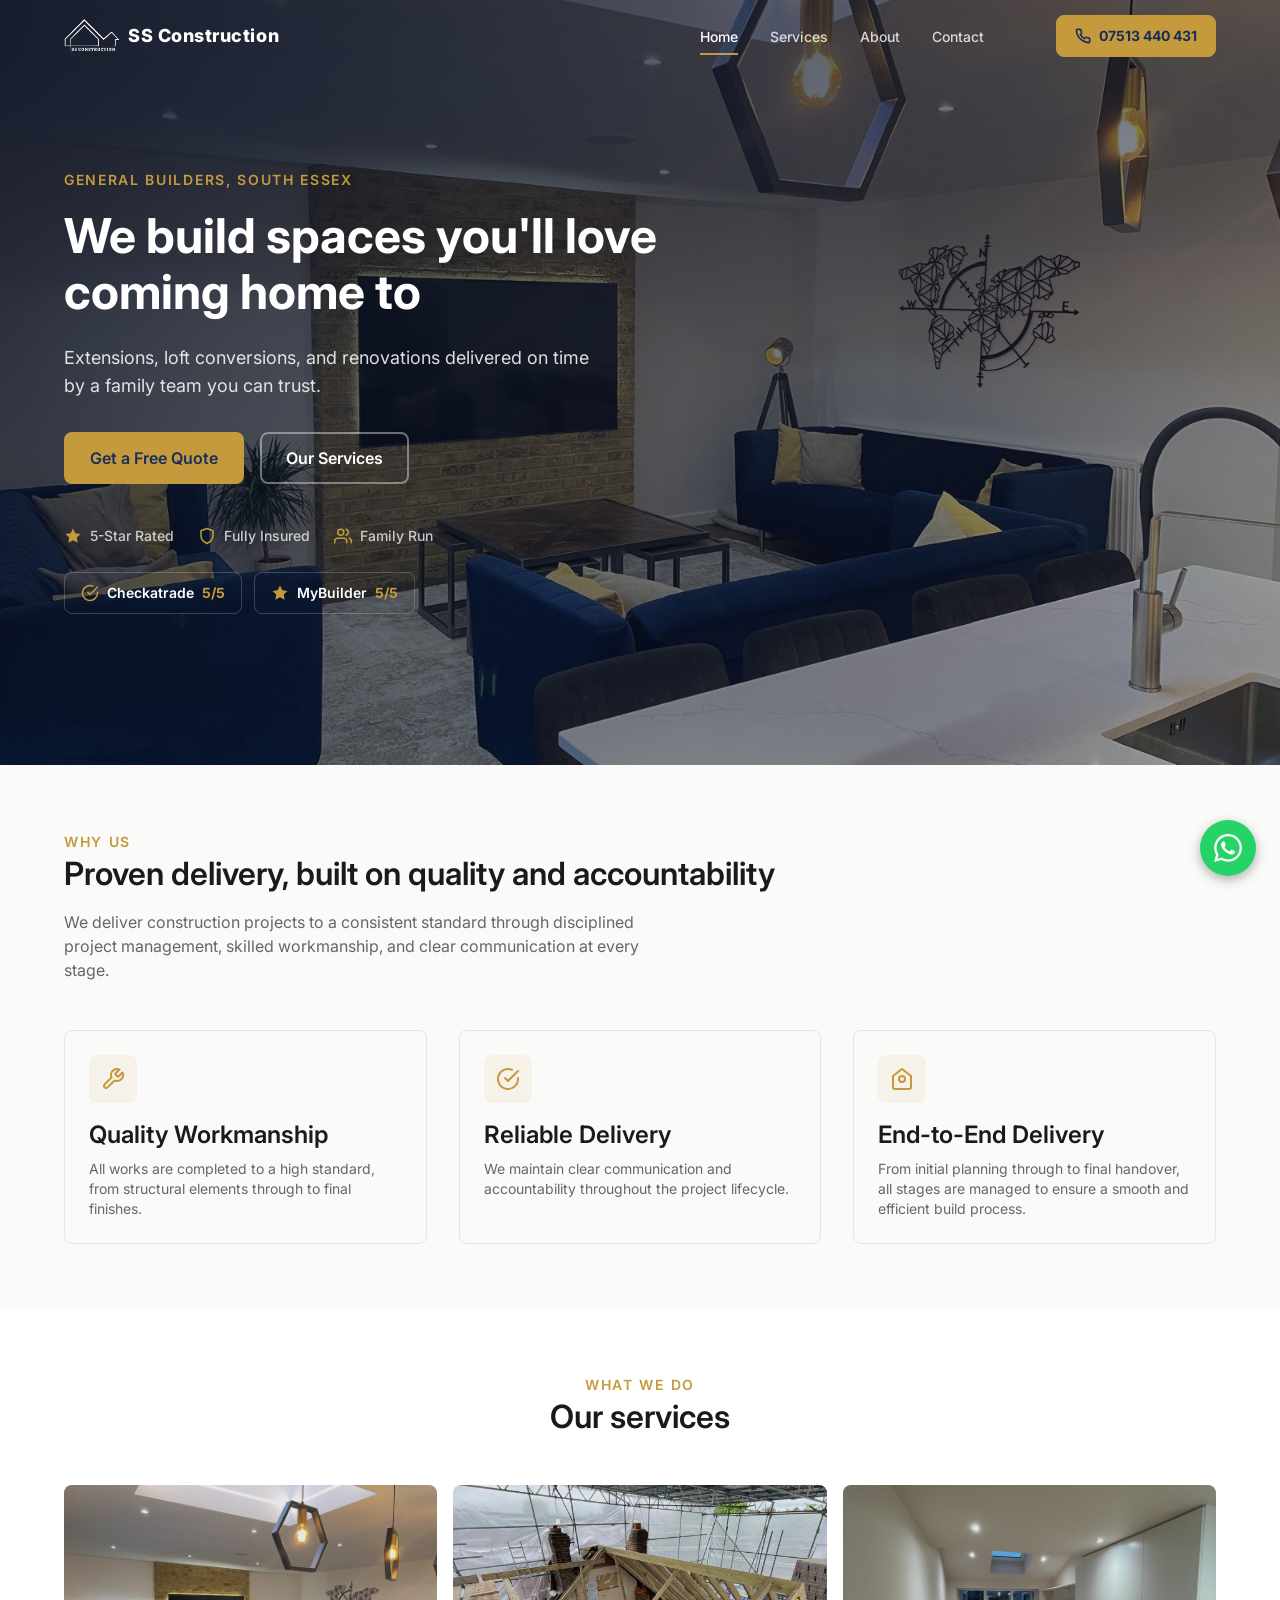
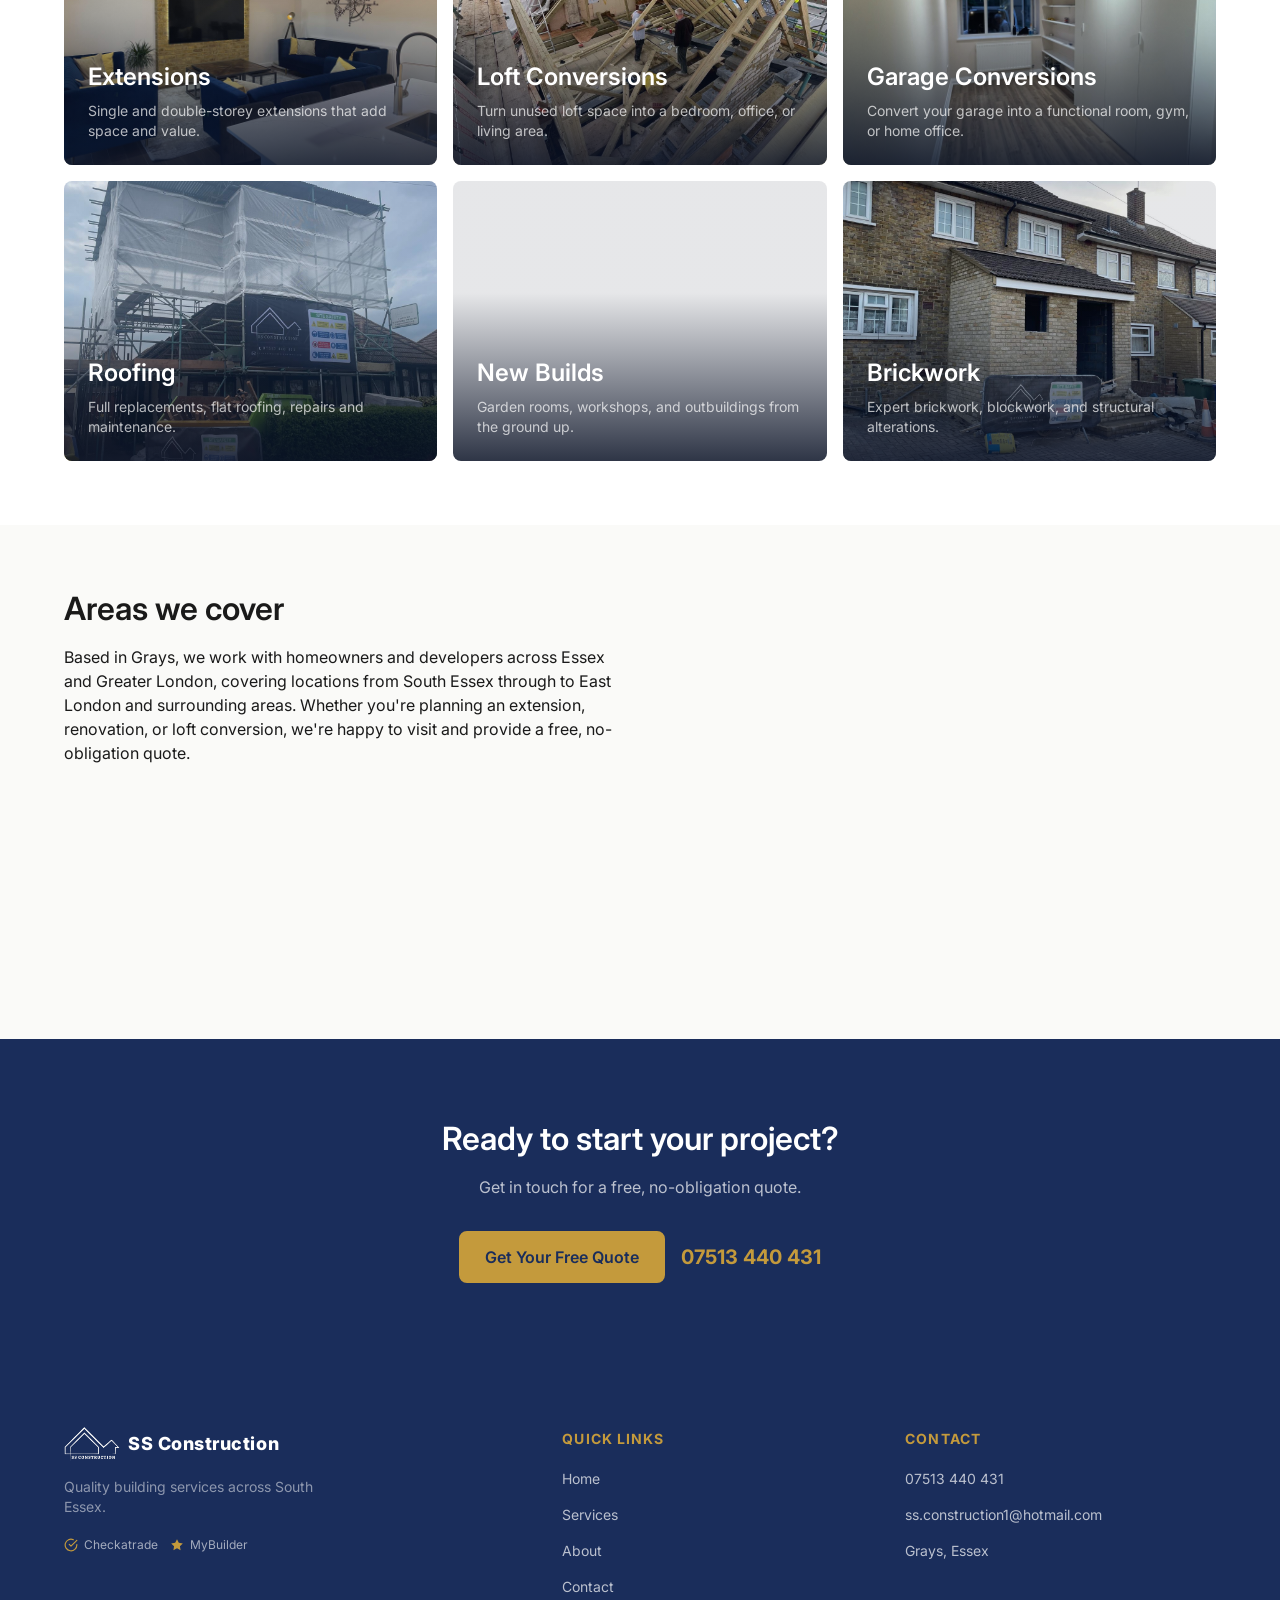
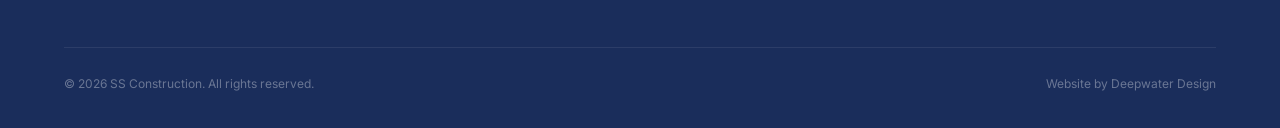
==== commit 14bd490b: "Remove 'on budget' from hero subheading Co-Authored-By: Claude Opus 4.6 (1M context) <noreply@anthro" ====
--- a/index.html
+++ b/index.html
@@ -123,7 +123,7 @@
         <div class="hero__inner">
           <span class="hero__tag">General Builders, South Essex</span>
           <h1 id="hero-heading">We build spaces you'll love coming home to</h1>
-          <p class="hero__sub">Extensions, loft conversions, and renovations delivered on time, on budget, by a family team you can trust.</p>
+          <p class="hero__sub">Extensions, loft conversions, and renovations delivered on time by a family team you can trust.</p>
           <div class="hero__cta">
             <a href="contact.html" class="btn btn--primary">Get a Free Quote</a>
             <a href="services.html" class="btn btn--outline">Our Services</a>
